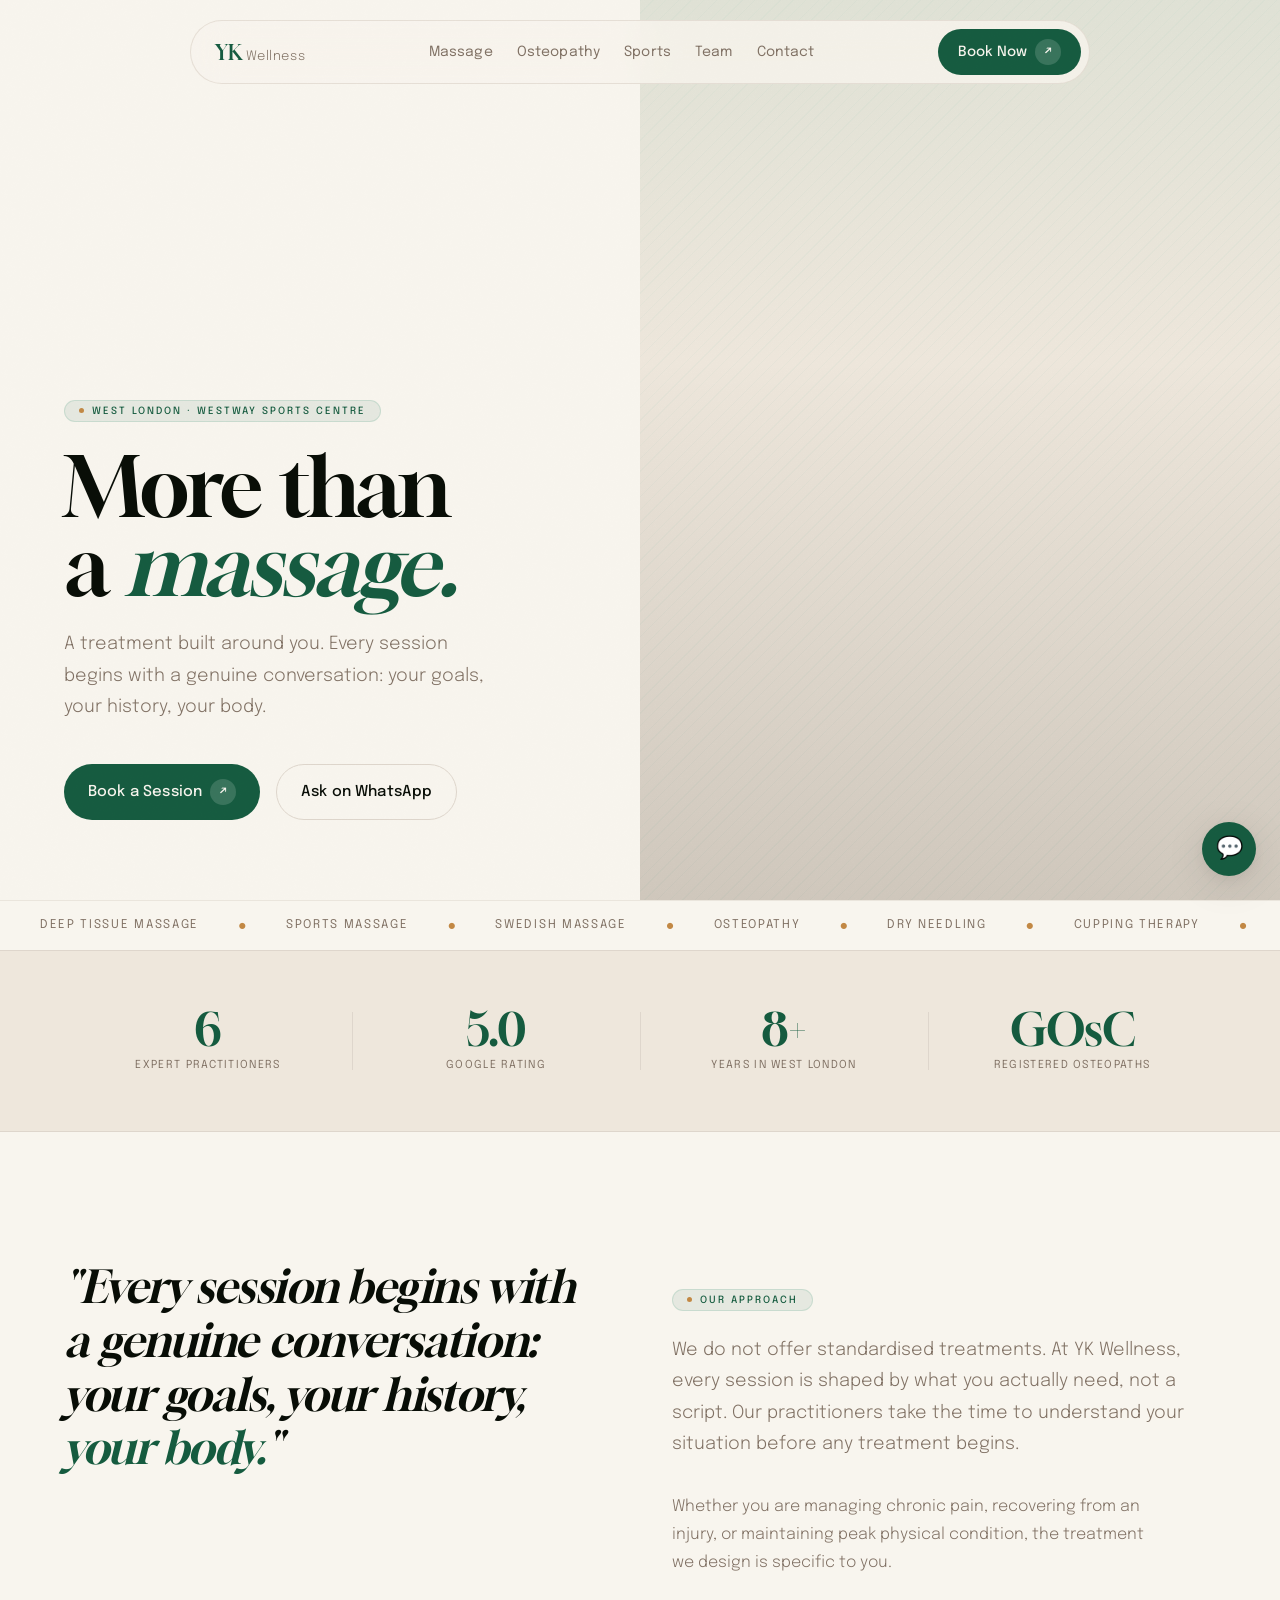
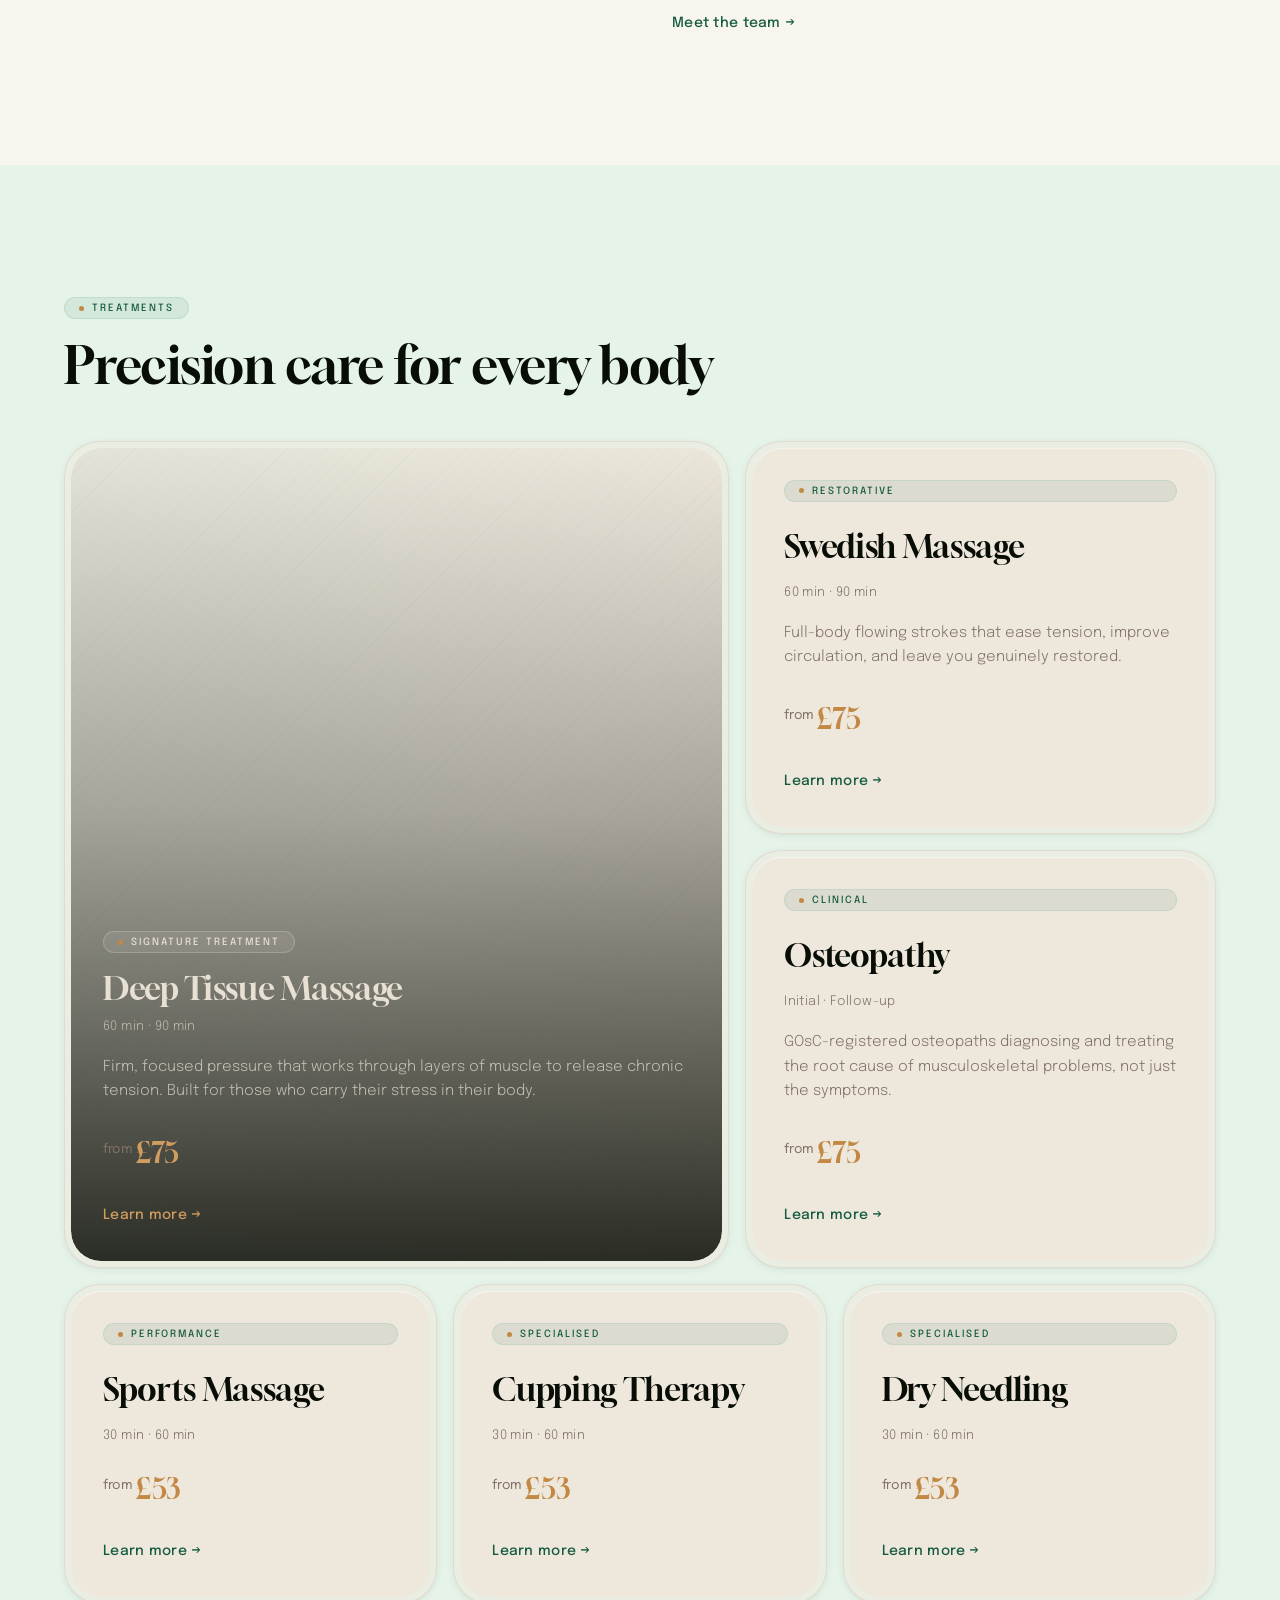
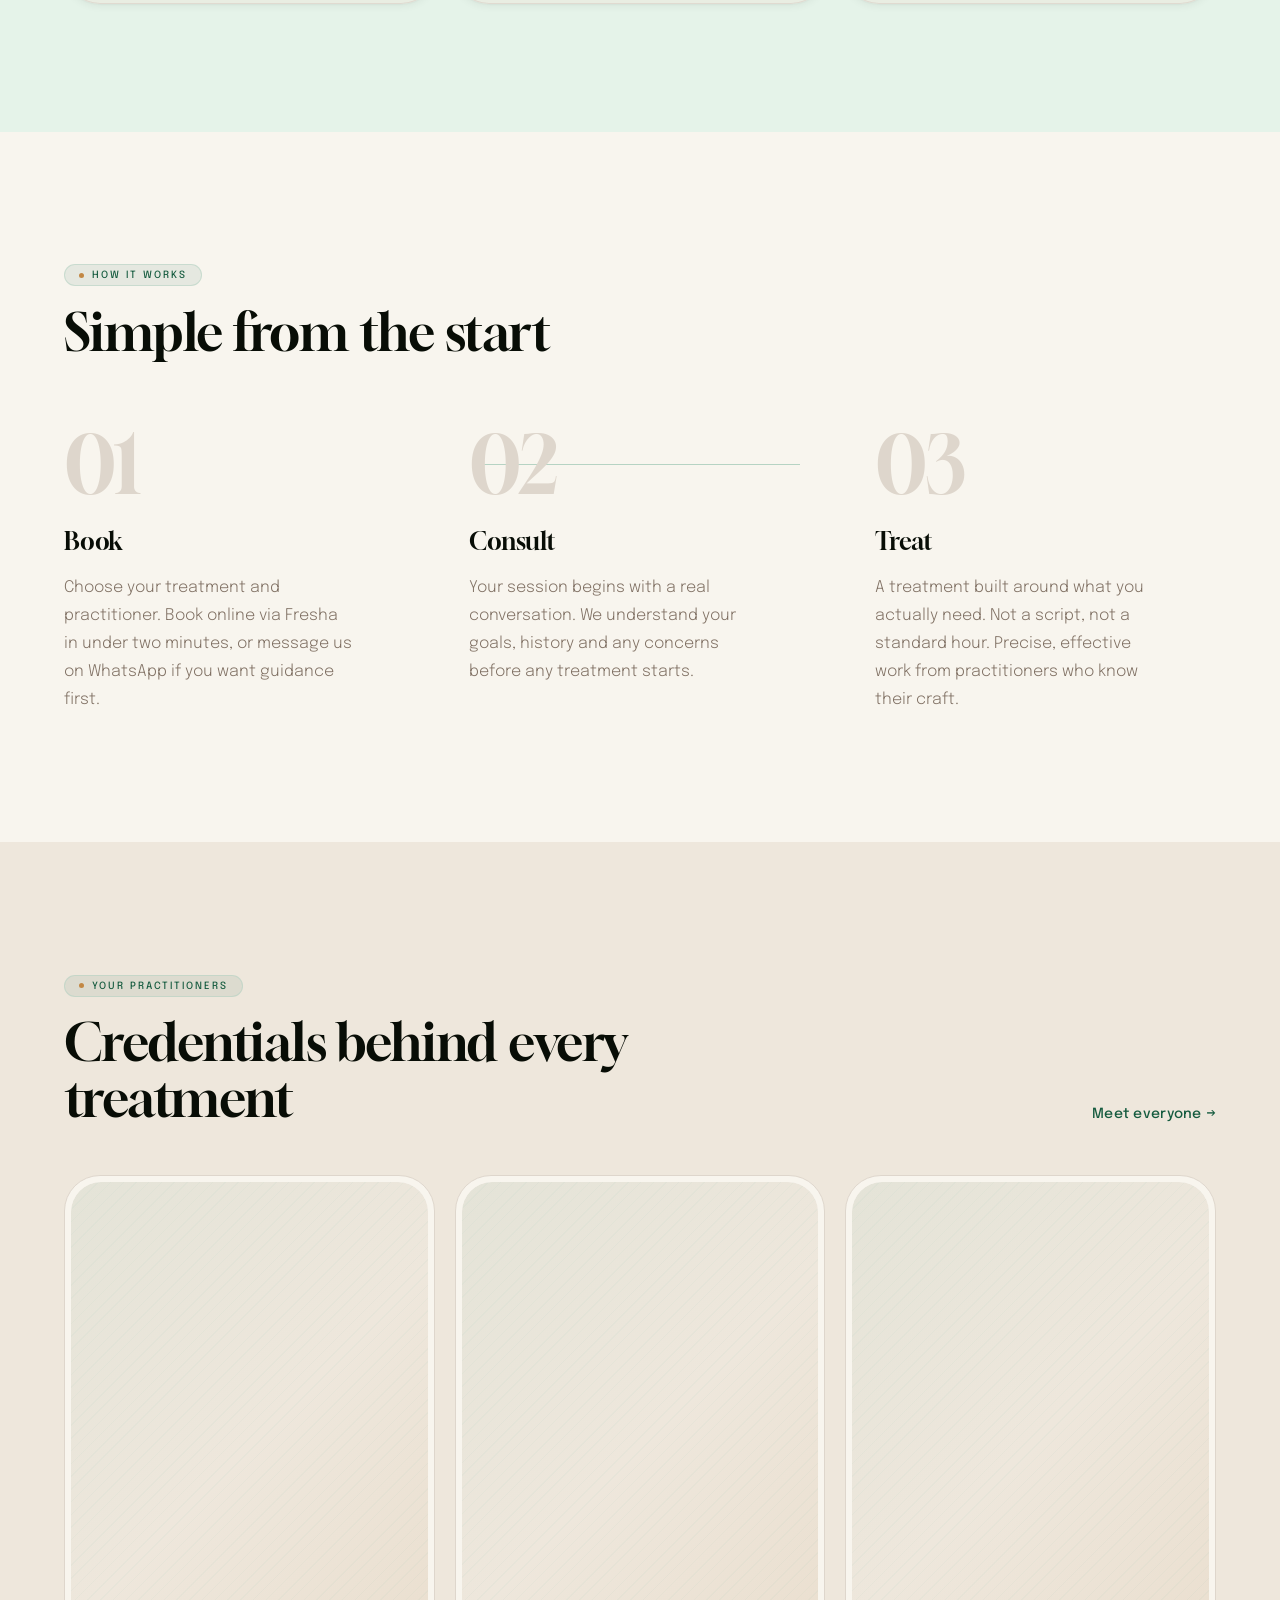
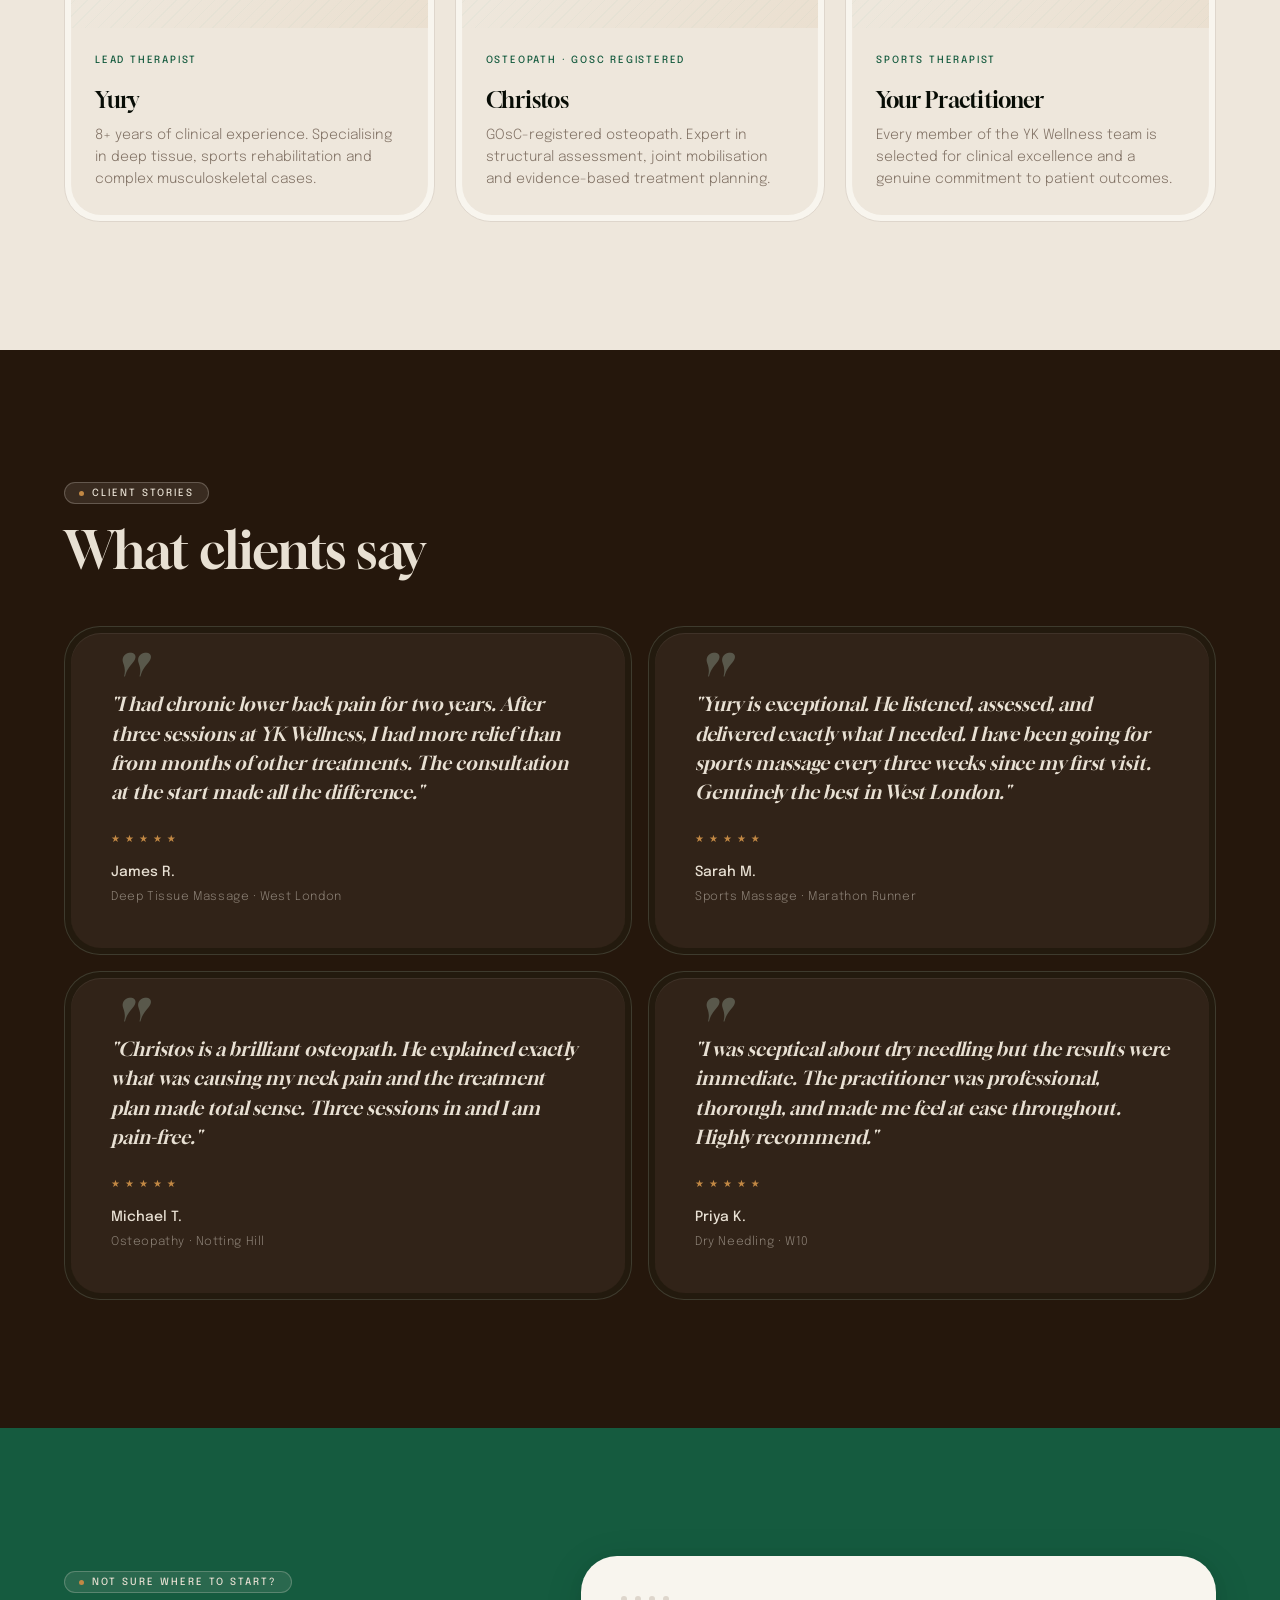
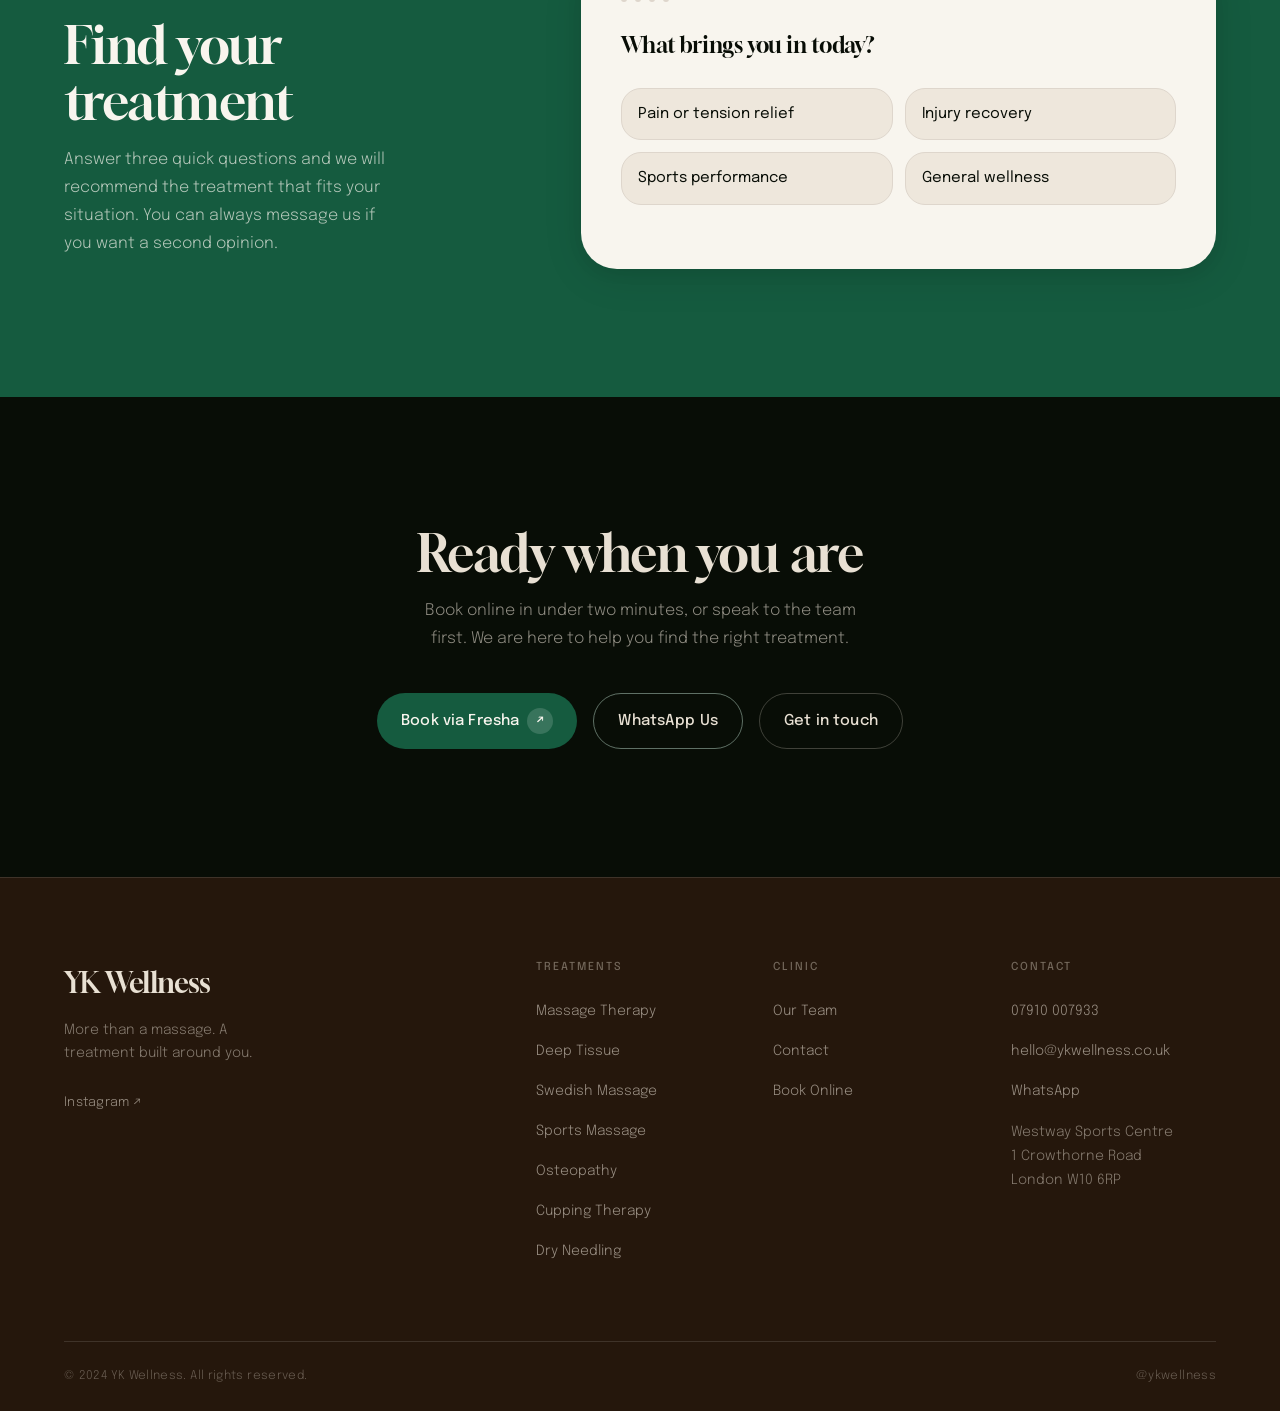
==== index.html @ 254fa09c "Initial build — YK Wellness full site rebuild" ====
<!DOCTYPE html>
<html lang="en">
<head>
  <meta charset="UTF-8">
  <meta name="viewport" content="width=device-width, initial-scale=1.0">
  <title>YK Wellness — Therapeutic Massage & Osteopathy, London W10</title>
  <meta name="description" content="Expert therapeutic massage, osteopathy, sports massage, cupping and dry needling at Westway Sports Centre, West London. 6 practitioners, 5.0 Google rating, 8+ years serving W10.">
  <meta property="og:title" content="YK Wellness — London Therapeutic Clinic">
  <meta property="og:description" content="More than a massage. A treatment built around you. Book at Westway Sports Centre, London W10.">
  <meta property="og:type" content="website">
  <link rel="canonical" href="https://saturnresults.github.io/YK-WELLNESS/">
  <link rel="stylesheet" href="css/design-system.css">
  <script type="application/ld+json">
  {
    "@context": "https://schema.org",
    "@type": "LocalBusiness",
    "name": "YK Wellness",
    "description": "Therapeutic massage, osteopathy and specialised treatments in West London",
    "url": "https://saturnresults.github.io/YK-WELLNESS/",
    "telephone": "+447910007933",
    "email": "hello@ykwellness.co.uk",
    "address": {
      "@type": "PostalAddress",
      "streetAddress": "1 Crowthorne Road, Westway Sports Centre",
      "addressLocality": "London",
      "postalCode": "W10 6RP",
      "addressCountry": "GB"
    },
    "geo": { "@type": "GeoCoordinates", "latitude": 51.5197, "longitude": -0.2145 },
    "aggregateRating": { "@type": "AggregateRating", "ratingValue": "5.0", "reviewCount": "80" },
    "openingHours": ["Mo-Fr 07:00-21:00", "Sa 08:00-18:00", "Su 09:00-17:00"],
    "priceRange": "££"
  }
  </script>
  <style>
    .marquee { overflow: hidden; border-top: 1px solid oklch(88% 0.016 75 / 0.5); padding: 14px 0; background: var(--c-canvas); }
    .marquee__track { display: flex; gap: 0; width: max-content; animation: marquee-scroll 28s linear infinite; }
    .marquee__inner { display: flex; align-items: center; gap: 0; white-space: nowrap; }
    .marquee__item {
      font-family: var(--font-body);
      font-size: 0.75rem;
      font-weight: 400;
      letter-spacing: 0.14em;
      text-transform: uppercase;
      color: var(--c-stone);
      padding: 0 2.5rem;
    }
    .marquee__sep { color: var(--c-amber); font-size: 0.5rem; }
    @keyframes marquee-scroll { from { transform: translateX(0); } to { transform: translateX(-50%); } }
    @media (prefers-reduced-motion: reduce) { .marquee__track { animation: none; } }
  </style>
</head>
<body>

  <!-- ── Navigation ── -->
  <nav class="nav" id="nav" aria-label="Main navigation">
    <div class="nav__pill" id="navPill">
      <a href="index.html" class="nav__logo" aria-label="YK Wellness home">
        <span class="nav__logo-yk">YK</span>
        <span class="nav__logo-wellness">Wellness</span>
      </a>
      <ul class="nav__links" role="list">
        <li><a href="massage-therapy.html" class="nav__link">Massage</a></li>
        <li><a href="osteopathy.html" class="nav__link">Osteopathy</a></li>
        <li><a href="sports-massage.html" class="nav__link">Sports</a></li>
        <li><a href="team.html" class="nav__link">Team</a></li>
        <li><a href="contact.html" class="nav__link">Contact</a></li>
      </ul>
      <div class="nav__cta-wrap">
        <a href="YOUR_FRESHA_URL" target="_blank" rel="noopener noreferrer" class="btn btn--primary nav__cta">
          Book Now <span class="btn__icon">↗</span>
        </a>
      </div>
      <button class="nav__hamburger" id="hamburger" aria-label="Open navigation menu" aria-expanded="false" aria-controls="navOverlay">
        <span class="nav__line"></span>
        <span class="nav__line"></span>
      </button>
    </div>
  </nav>

  <!-- Mobile overlay -->
  <div class="nav-overlay" id="navOverlay" role="dialog" aria-label="Navigation menu">
    <nav>
      <ul class="nav-overlay__links" role="list">
        <li><a href="index.html" class="nav-overlay__link">Home</a></li>
        <li><a href="massage-therapy.html" class="nav-overlay__link">Massage Therapy</a></li>
        <li><a href="osteopathy.html" class="nav-overlay__link">Osteopathy</a></li>
        <li><a href="sports-massage.html" class="nav-overlay__link">Sports Massage</a></li>
        <li><a href="cupping.html" class="nav-overlay__link">Cupping</a></li>
        <li><a href="dry-needling.html" class="nav-overlay__link">Dry Needling</a></li>
        <li><a href="team.html" class="nav-overlay__link">Team</a></li>
        <li><a href="contact.html" class="nav-overlay__link">Contact</a></li>
      </ul>
      <div class="nav-overlay__actions">
        <a href="YOUR_FRESHA_URL" target="_blank" rel="noopener noreferrer" class="btn btn--primary">Book Now <span class="btn__icon">↗</span></a>
        <a href="https://wa.me/447910007933" target="_blank" rel="noopener noreferrer" class="btn btn--outline">WhatsApp</a>
      </div>
    </nav>
  </div>

  <main>

    <!-- ── Hero ── -->
    <section class="hero" aria-label="Welcome to YK Wellness">
      <div class="hero__content">
        <div class="hero__eyebrow will-reveal">
          <span class="eyebrow t-eyebrow">West London · Westway Sports Centre</span>
        </div>
        <h1 class="hero__headline will-reveal" data-delay="1">
          More than<br>
          a <em>massage.</em>
        </h1>
        <p class="t-body-lg hero__subtext will-reveal" data-delay="2">
          A treatment built around you. Every session begins with a genuine conversation: your goals, your history, your body.
        </p>
        <div class="hero__actions will-reveal" data-delay="3">
          <a href="YOUR_FRESHA_URL" target="_blank" rel="noopener noreferrer" class="btn btn--primary">
            Book a Session <span class="btn__icon">↗</span>
          </a>
          <a href="https://wa.me/447910007933" target="_blank" rel="noopener noreferrer" class="btn btn--outline">
            Ask on WhatsApp
          </a>
        </div>
      </div>
      <div class="hero__image-col" aria-hidden="true">
        <!-- Replace src with your hero image -->
        <img
          src="assets/hero.jpg"
          alt=""
          class="hero__image"
          onerror="this.style.display='none'"
        >
        <div class="hero__image-slot img-slot"></div>
      </div>
    </section>

    <!-- Marquee strip -->
    <div class="marquee" aria-hidden="true">
      <div class="marquee__track">
        <div class="marquee__inner">
          <span class="marquee__item">Deep Tissue Massage</span><span class="marquee__sep">●</span>
          <span class="marquee__item">Sports Massage</span><span class="marquee__sep">●</span>
          <span class="marquee__item">Swedish Massage</span><span class="marquee__sep">●</span>
          <span class="marquee__item">Osteopathy</span><span class="marquee__sep">●</span>
          <span class="marquee__item">Dry Needling</span><span class="marquee__sep">●</span>
          <span class="marquee__item">Cupping Therapy</span><span class="marquee__sep">●</span>
          <span class="marquee__item">GOsC Registered</span><span class="marquee__sep">●</span>
          <span class="marquee__item">5.0 Google Rating</span><span class="marquee__sep">●</span>
          <span class="marquee__item">8+ Years in West London</span><span class="marquee__sep">●</span>
        </div>
      </div>
    </div>

    <!-- ── Trust Bar ── -->
    <section class="trust-bar" aria-label="Practice highlights">
      <div class="trust-bar__inner container">
        <div class="trust-stat will-reveal">
          <div class="trust-stat__figure">6</div>
          <div class="trust-stat__label">Expert Practitioners</div>
        </div>
        <div class="trust-stat will-reveal" data-delay="1">
          <div class="trust-stat__figure">5.0</div>
          <div class="trust-stat__label">Google Rating</div>
        </div>
        <div class="trust-stat will-reveal" data-delay="2">
          <div class="trust-stat__figure">8+</div>
          <div class="trust-stat__label">Years in West London</div>
        </div>
        <div class="trust-stat will-reveal" data-delay="3">
          <div class="trust-stat__figure">GOsC</div>
          <div class="trust-stat__label">Registered Osteopaths</div>
        </div>
      </div>
    </section>

    <!-- ── Mission ── -->
    <section class="mission" aria-labelledby="mission-heading">
      <div class="container">
        <div class="mission__inner">
          <blockquote class="mission__quote will-reveal">
            "Every session begins with a genuine conversation: your goals, your history, <mark>your body.</mark>"
          </blockquote>
          <div class="mission__body will-reveal" data-delay="1">
            <span class="eyebrow t-eyebrow" style="margin-bottom: 1.5rem; display: inline-flex;">Our Approach</span>
            <p class="mission__text t-body-lg">
              We do not offer standardised treatments. At YK Wellness, every session is shaped by what you actually need, not a script. Our practitioners take the time to understand your situation before any treatment begins.
            </p>
            <p class="mission__text t-body">
              Whether you are managing chronic pain, recovering from an injury, or maintaining peak physical condition, the treatment we design is specific to you.
            </p>
            <a href="team.html" class="btn btn--ghost">
              Meet the team <span class="btn__arrow">→</span>
            </a>
          </div>
        </div>
      </div>
    </section>

    <!-- ── Services Bento ── -->
    <section class="services" aria-labelledby="services-heading">
      <div class="container">
        <div class="services__header">
          <span class="eyebrow t-eyebrow will-reveal">Treatments</span>
          <h2 class="t-h2 will-reveal" id="services-heading" data-delay="1" style="max-width: 22ch; margin-top: 1rem;">
            Precision care for every body
          </h2>
        </div>
        <div class="services__grid">

          <!-- Feature: Deep Tissue -->
          <article class="service-card service-card--feature will-reveal">
            <div class="service-card__inner">
              <div class="service-card__image img-slot" role="img" aria-label="Deep tissue massage treatment">
                <!-- Replace with: <img src="assets/deep-tissue.jpg" alt="Deep tissue massage" class="service-card__image"> -->
              </div>
              <div class="service-card__overlay" aria-hidden="true"></div>
              <div class="service-card__content">
                <span class="eyebrow eyebrow--light t-eyebrow service-card__eyebrow">Signature Treatment</span>
                <h3 class="service-card__name t-h3">Deep Tissue Massage</h3>
                <p class="service-card__meta">60 min · 90 min</p>
                <p class="service-card__desc">Firm, focused pressure that works through layers of muscle to release chronic tension. Built for those who carry their stress in their body.</p>
                <div class="service-card__price"><span>from</span>£75</div>
                <a href="deep-tissue.html" class="btn btn--ghost" style="color: var(--c-amber-warm);">Learn more <span class="btn__arrow">→</span></a>
              </div>
            </div>
          </article>

          <!-- Stack: Swedish -->
          <article class="service-card service-card--stack will-reveal" data-delay="1">
            <div class="service-card__inner">
              <span class="eyebrow t-eyebrow service-card__eyebrow">Restorative</span>
              <h3 class="service-card__name">Swedish Massage</h3>
              <p class="service-card__meta">60 min · 90 min</p>
              <p class="service-card__desc">Full-body flowing strokes that ease tension, improve circulation, and leave you genuinely restored.</p>
              <div class="service-card__price"><span>from</span>£75</div>
              <div class="service-card__footer">
                <a href="swedish.html" class="btn btn--ghost">Learn more <span class="btn__arrow">→</span></a>
              </div>
            </div>
          </article>

          <!-- Stack: Osteopathy -->
          <article class="service-card service-card--stack will-reveal" data-delay="2">
            <div class="service-card__inner">
              <span class="eyebrow t-eyebrow service-card__eyebrow">Clinical</span>
              <h3 class="service-card__name">Osteopathy</h3>
              <p class="service-card__meta">Initial · Follow-up</p>
              <p class="service-card__desc">GOsC-registered osteopaths diagnosing and treating the root cause of musculoskeletal problems, not just the symptoms.</p>
              <div class="service-card__price"><span>from</span>£75</div>
              <div class="service-card__footer">
                <a href="osteopathy.html" class="btn btn--ghost">Learn more <span class="btn__arrow">→</span></a>
              </div>
            </div>
          </article>

          <!-- Row: Sports Massage -->
          <article class="service-card service-card--row will-reveal">
            <div class="service-card__inner">
              <span class="eyebrow t-eyebrow service-card__eyebrow">Performance</span>
              <h3 class="service-card__name">Sports Massage</h3>
              <p class="service-card__meta">30 min · 60 min</p>
              <div class="service-card__price"><span>from</span>£53</div>
              <div class="service-card__footer">
                <a href="sports-massage.html" class="btn btn--ghost">Learn more <span class="btn__arrow">→</span></a>
              </div>
            </div>
          </article>

          <!-- Row: Cupping -->
          <article class="service-card service-card--row will-reveal" data-delay="1">
            <div class="service-card__inner">
              <span class="eyebrow t-eyebrow service-card__eyebrow">Specialised</span>
              <h3 class="service-card__name">Cupping Therapy</h3>
              <p class="service-card__meta">30 min · 60 min</p>
              <div class="service-card__price"><span>from</span>£53</div>
              <div class="service-card__footer">
                <a href="cupping.html" class="btn btn--ghost">Learn more <span class="btn__arrow">→</span></a>
              </div>
            </div>
          </article>

          <!-- Row: Dry Needling -->
          <article class="service-card service-card--row will-reveal" data-delay="2">
            <div class="service-card__inner">
              <span class="eyebrow t-eyebrow service-card__eyebrow">Specialised</span>
              <h3 class="service-card__name">Dry Needling</h3>
              <p class="service-card__meta">30 min · 60 min</p>
              <div class="service-card__price"><span>from</span>£53</div>
              <div class="service-card__footer">
                <a href="dry-needling.html" class="btn btn--ghost">Learn more <span class="btn__arrow">→</span></a>
              </div>
            </div>
          </article>

        </div>
      </div>
    </section>

    <!-- ── How It Works ── -->
    <section class="process" aria-labelledby="process-heading">
      <div class="container">
        <div class="process__header">
          <span class="eyebrow t-eyebrow will-reveal">How it works</span>
          <h2 class="t-h2 will-reveal" id="process-heading" data-delay="1" style="margin-top: 1rem; max-width: 20ch;">
            Simple from the start
          </h2>
        </div>
        <div class="process__steps">
          <div class="process-step will-reveal">
            <div class="process-step__number">01</div>
            <h3 class="process-step__title">Book</h3>
            <p class="process-step__text t-body">Choose your treatment and practitioner. Book online via Fresha in under two minutes, or message us on WhatsApp if you want guidance first.</p>
          </div>
          <div class="process-step will-reveal" data-delay="1">
            <div class="process-step__number">02</div>
            <h3 class="process-step__title">Consult</h3>
            <p class="process-step__text t-body">Your session begins with a real conversation. We understand your goals, history and any concerns before any treatment starts.</p>
          </div>
          <div class="process-step will-reveal" data-delay="2">
            <div class="process-step__number">03</div>
            <h3 class="process-step__title">Treat</h3>
            <p class="process-step__text t-body">A treatment built around what you actually need. Not a script, not a standard hour. Precise, effective work from practitioners who know their craft.</p>
          </div>
        </div>
      </div>
    </section>

    <!-- ── Team Preview ── -->
    <section class="team-preview" aria-labelledby="team-heading">
      <div class="container">
        <div class="team-preview__header">
          <div>
            <span class="eyebrow t-eyebrow will-reveal">Your Practitioners</span>
            <h2 class="t-h2 will-reveal" id="team-heading" data-delay="1" style="margin-top: 1rem; max-width: 20ch;">
              Credentials behind every treatment
            </h2>
          </div>
          <a href="team.html" class="btn btn--ghost will-reveal" data-delay="2">
            Meet everyone <span class="btn__arrow">→</span>
          </a>
        </div>
        <div class="team-grid">
          <article class="practitioner-card will-reveal">
            <div class="practitioner-card__inner">
              <div class="practitioner-card__image">
                <div class="img-slot" style="width:100%;height:100%;position:absolute;inset:0;" role="img" aria-label="Yury, Lead Therapist"></div>
              </div>
              <div class="practitioner-card__body">
                <div class="practitioner-card__role">Lead Therapist</div>
                <h3 class="practitioner-card__name">Yury</h3>
                <p class="practitioner-card__bio">8+ years of clinical experience. Specialising in deep tissue, sports rehabilitation and complex musculoskeletal cases.</p>
              </div>
            </div>
          </article>
          <article class="practitioner-card will-reveal" data-delay="1">
            <div class="practitioner-card__inner">
              <div class="practitioner-card__image">
                <div class="img-slot" style="width:100%;height:100%;position:absolute;inset:0;" role="img" aria-label="Christos, Osteopath"></div>
              </div>
              <div class="practitioner-card__body">
                <div class="practitioner-card__role">Osteopath · GOsC Registered</div>
                <h3 class="practitioner-card__name">Christos</h3>
                <p class="practitioner-card__bio">GOsC-registered osteopath. Expert in structural assessment, joint mobilisation and evidence-based treatment planning.</p>
              </div>
            </div>
          </article>
          <article class="practitioner-card will-reveal" data-delay="2">
            <div class="practitioner-card__inner">
              <div class="practitioner-card__image">
                <div class="img-slot" style="width:100%;height:100%;position:absolute;inset:0;" role="img" aria-label="YK Wellness Practitioner"></div>
              </div>
              <div class="practitioner-card__body">
                <div class="practitioner-card__role">Sports Therapist</div>
                <h3 class="practitioner-card__name">Your Practitioner</h3>
                <p class="practitioner-card__bio">Every member of the YK Wellness team is selected for clinical excellence and a genuine commitment to patient outcomes.</p>
              </div>
            </div>
          </article>
        </div>
      </div>
    </section>

    <!-- ── Testimonials ── -->
    <section class="testimonials" aria-labelledby="testimonials-heading">
      <div class="container">
        <div class="testimonials__header">
          <span class="eyebrow eyebrow--light t-eyebrow will-reveal">Client Stories</span>
          <h2 class="t-h2 testimonials__title will-reveal" id="testimonials-heading" data-delay="1" style="margin-top: 1rem;">
            What clients say
          </h2>
        </div>
        <div class="testimonials__grid">
          <div class="testimonial-card will-reveal">
            <div class="testimonial-card__inner">
              <div class="testimonial-card__quote-mark" aria-hidden="true">"</div>
              <p class="testimonial-card__text">"I had chronic lower back pain for two years. After three sessions at YK Wellness, I had more relief than from months of other treatments. The consultation at the start made all the difference."</p>
              <div class="testimonial-card__stars" aria-label="5 star rating">★ ★ ★ ★ ★</div>
              <div class="testimonial-card__author">James R.</div>
              <div class="testimonial-card__detail">Deep Tissue Massage · West London</div>
            </div>
          </div>
          <div class="testimonial-card will-reveal" data-delay="1">
            <div class="testimonial-card__inner">
              <div class="testimonial-card__quote-mark" aria-hidden="true">"</div>
              <p class="testimonial-card__text">"Yury is exceptional. He listened, assessed, and delivered exactly what I needed. I have been going for sports massage every three weeks since my first visit. Genuinely the best in West London."</p>
              <div class="testimonial-card__stars" aria-label="5 star rating">★ ★ ★ ★ ★</div>
              <div class="testimonial-card__author">Sarah M.</div>
              <div class="testimonial-card__detail">Sports Massage · Marathon Runner</div>
            </div>
          </div>
          <div class="testimonial-card will-reveal" data-delay="2">
            <div class="testimonial-card__inner">
              <div class="testimonial-card__quote-mark" aria-hidden="true">"</div>
              <p class="testimonial-card__text">"Christos is a brilliant osteopath. He explained exactly what was causing my neck pain and the treatment plan made total sense. Three sessions in and I am pain-free."</p>
              <div class="testimonial-card__stars" aria-label="5 star rating">★ ★ ★ ★ ★</div>
              <div class="testimonial-card__author">Michael T.</div>
              <div class="testimonial-card__detail">Osteopathy · Notting Hill</div>
            </div>
          </div>
          <div class="testimonial-card will-reveal" data-delay="3">
            <div class="testimonial-card__inner">
              <div class="testimonial-card__quote-mark" aria-hidden="true">"</div>
              <p class="testimonial-card__text">"I was sceptical about dry needling but the results were immediate. The practitioner was professional, thorough, and made me feel at ease throughout. Highly recommend."</p>
              <div class="testimonial-card__stars" aria-label="5 star rating">★ ★ ★ ★ ★</div>
              <div class="testimonial-card__author">Priya K.</div>
              <div class="testimonial-card__detail">Dry Needling · W10</div>
            </div>
          </div>
        </div>
      </div>
    </section>

    <!-- ── Treatment Recommender ── -->
    <section class="recommender" aria-labelledby="rec-heading">
      <div class="container">
        <div class="recommender__inner">
          <div class="recommender__copy will-reveal">
            <span class="eyebrow eyebrow--light t-eyebrow" style="margin-bottom: 1.5rem; display: inline-flex;">Not sure where to start?</span>
            <h2 class="t-h2 recommender__heading" id="rec-heading">
              Find your treatment
            </h2>
            <p class="recommender__sub t-body">
              Answer three quick questions and we will recommend the treatment that fits your situation. You can always message us if you want a second opinion.
            </p>
          </div>
          <div class="recommender__panel" id="recommender" role="region" aria-label="Treatment finder">
            <div class="recommender__progress" aria-hidden="true">
              <div class="recommender__dot" id="dot0"></div>
              <div class="recommender__dot" id="dot1"></div>
              <div class="recommender__dot" id="dot2"></div>
              <div class="recommender__dot" id="dot3"></div>
            </div>

            <!-- Step 1: Goal -->
            <div class="recommender__step active" data-step="0">
              <p class="recommender__question">What brings you in today?</p>
              <div class="recommender__options">
                <button class="recommender__option" data-value="pain">Pain or tension relief</button>
                <button class="recommender__option" data-value="recovery">Injury recovery</button>
                <button class="recommender__option" data-value="sports">Sports performance</button>
                <button class="recommender__option" data-value="wellness">General wellness</button>
              </div>
            </div>

            <!-- Step 2: Area -->
            <div class="recommender__step" data-step="1">
              <p class="recommender__question">Which area needs attention?</p>
              <div class="recommender__options">
                <button class="recommender__option" data-value="back">Back and neck</button>
                <button class="recommender__option" data-value="shoulders">Shoulders and arms</button>
                <button class="recommender__option" data-value="legs">Legs and lower body</button>
                <button class="recommender__option" data-value="full">Full body</button>
              </div>
            </div>

            <!-- Step 3: Experience -->
            <div class="recommender__step" data-step="2">
              <p class="recommender__question">Have you tried any of these before?</p>
              <div class="recommender__options">
                <button class="recommender__option" data-value="massage">Massage</button>
                <button class="recommender__option" data-value="osteopathy">Osteopathy</button>
                <button class="recommender__option" data-value="needling">Needling or cupping</button>
                <button class="recommender__option" data-value="new">New to treatment</button>
              </div>
            </div>

            <!-- Step 4: Result -->
            <div class="recommender__step recommender__result-step" data-step="3">
              <div class="recommender__result">
                <div class="recommender__result-tag">We recommend</div>
                <div class="recommender__result-name">Deep Tissue Massage</div>
                <p class="recommender__result-desc t-body">Your ideal treatment based on what you have told us.</p>
                <div class="recommender__result-actions">
                  <a href="YOUR_FRESHA_URL" target="_blank" rel="noopener noreferrer" class="btn btn--primary recommender__result-book">
                    Book Now <span class="btn__icon">↗</span>
                  </a>
                  <a href="deep-tissue.html" class="btn btn--outline recommender__result-learn">Learn More</a>
                </div>
              </div>
              <button class="recommender__restart" type="button">Start again</button>
            </div>
          </div>
        </div>
      </div>
    </section>

    <!-- ── CTA Band ── -->
    <section class="cta-band" aria-label="Book a treatment">
      <div class="container">
        <h2 class="t-h2 cta-band__heading will-reveal">
          Ready when you are
        </h2>
        <p class="t-body cta-band__sub will-reveal" data-delay="1">
          Book online in under two minutes, or speak to the team first. We are here to help you find the right treatment.
        </p>
        <div class="cta-band__actions will-reveal" data-delay="2">
          <a href="YOUR_FRESHA_URL" target="_blank" rel="noopener noreferrer" class="btn btn--primary">
            Book via Fresha <span class="btn__icon">↗</span>
          </a>
          <a href="https://wa.me/447910007933" target="_blank" rel="noopener noreferrer" class="btn btn--whatsapp">
            WhatsApp Us
          </a>
          <a href="contact.html" class="btn btn--outline" style="border-color: oklch(91% 0.020 80 / 0.25); color: var(--c-on-dark);">
            Get in touch
          </a>
        </div>
      </div>
    </section>

  </main>

  <!-- ── Footer ── -->
  <footer class="footer" role="contentinfo">
    <div class="container">
      <div class="footer__inner">
        <div class="footer__brand">
          <div class="footer__logo-mark">YK Wellness</div>
          <p class="footer__tagline">More than a massage. A treatment built around you.</p>
          <div class="footer__social">
            <a href="https://instagram.com/ykwellness" target="_blank" rel="noopener noreferrer">Instagram ↗</a>
          </div>
        </div>
        <div class="footer__nav-grid">
          <div class="footer__col">
            <h4>Treatments</h4>
            <ul role="list">
              <li><a href="massage-therapy.html">Massage Therapy</a></li>
              <li><a href="deep-tissue.html">Deep Tissue</a></li>
              <li><a href="swedish.html">Swedish Massage</a></li>
              <li><a href="sports-massage.html">Sports Massage</a></li>
              <li><a href="osteopathy.html">Osteopathy</a></li>
              <li><a href="cupping.html">Cupping Therapy</a></li>
              <li><a href="dry-needling.html">Dry Needling</a></li>
            </ul>
          </div>
          <div class="footer__col">
            <h4>Clinic</h4>
            <ul role="list">
              <li><a href="team.html">Our Team</a></li>
              <li><a href="contact.html">Contact</a></li>
              <li><a href="YOUR_FRESHA_URL" target="_blank" rel="noopener noreferrer">Book Online</a></li>
            </ul>
          </div>
          <div class="footer__col">
            <h4>Contact</h4>
            <ul role="list">
              <li><a href="tel:+447910007933">07910 007933</a></li>
              <li><a href="mailto:hello@ykwellness.co.uk">hello@ykwellness.co.uk</a></li>
              <li><a href="https://wa.me/447910007933" target="_blank" rel="noopener noreferrer">WhatsApp</a></li>
            </ul>
            <address>
              Westway Sports Centre<br>
              1 Crowthorne Road<br>
              London W10 6RP
            </address>
          </div>
        </div>
      </div>
      <div class="footer__bottom">
        <p class="footer__copy">© 2024 YK Wellness. All rights reserved.</p>
        <p class="footer__copy"><a href="https://instagram.com/ykwellness" target="_blank" rel="noopener noreferrer" style="color: inherit;">@ykwellness</a></p>
      </div>
    </div>
  </footer>

  <!-- Floating WhatsApp button -->
  <div class="chat-float" aria-label="Quick contact">
    <a href="https://wa.me/447910007933" target="_blank" rel="noopener noreferrer" class="chat-float__btn" aria-label="Message us on WhatsApp" title="WhatsApp">
      💬
    </a>
  </div>

  <script src="js/main.js"></script>
</body>
</html>
---- css/design-system.css ----
/* ============================================================
   YK WELLNESS — DESIGN SYSTEM
   Fonts: Gloock (display) · Epilogue (body)
   Strategy: Committed — sage green carries 30-40% of surface
   ============================================================ */

@import url('https://fonts.googleapis.com/css2?family=Gloock&family=Epilogue:ital,wght@0,300;0,400;0,500;0,600;1,300&display=swap');

/* ── Custom Properties ───────────────────────────────────── */
:root {
  /* Colors — OKLCH */
  --c-canvas:       oklch(97% 0.010 90);
  --c-deep:         oklch(15% 0.018 135);
  --c-sage:         oklch(42% 0.082 162);
  --c-sage-mid:     oklch(53% 0.070 162);
  --c-sage-light:   oklch(84% 0.038 162);
  --c-sage-pale:    oklch(95% 0.020 155);
  --c-amber:        oklch(67% 0.110 68);
  --c-amber-warm:   oklch(73% 0.100 68);
  --c-stone:        oklch(56% 0.028 65);
  --c-cream:        oklch(93% 0.016 80);
  --c-mist:         oklch(88% 0.016 75);
  --c-bark:         oklch(22% 0.030 60);
  --c-bark-mid:     oklch(27% 0.028 60);
  --c-bark-border:  oklch(33% 0.025 60);
  --c-on-dark:      oklch(91% 0.020 80);

  /* Typography */
  --font-display: 'Gloock', Georgia, serif;
  --font-body:    'Epilogue', system-ui, sans-serif;

  /* Spacing (8px base) */
  --s-1:  0.25rem;
  --s-2:  0.5rem;
  --s-3:  0.75rem;
  --s-4:  1rem;
  --s-5:  1.25rem;
  --s-6:  1.5rem;
  --s-8:  2rem;
  --s-10: 2.5rem;
  --s-12: 3rem;
  --s-16: 4rem;
  --s-20: 5rem;
  --s-24: 6rem;
  --s-32: 8rem;

  /* Radius */
  --r-sm:   6px;
  --r-md:   12px;
  --r-lg:   20px;
  --r-xl:   28px;
  --r-2xl:  36px;
  --r-full: 9999px;

  /* Shadows */
  --shadow-xs: 0 1px 2px oklch(15% 0.018 135 / 0.04);
  --shadow-sm: 0 2px 8px oklch(15% 0.018 135 / 0.06),
               0 1px 2px oklch(15% 0.018 135 / 0.04);
  --shadow-md: 0 4px 24px oklch(15% 0.018 135 / 0.08),
               0 2px 8px oklch(15% 0.018 135 / 0.04);
  --shadow-lg: 0 8px 40px oklch(15% 0.018 135 / 0.10),
               0 4px 16px oklch(15% 0.018 135 / 0.06);
  --shadow-inset: inset 0 1px 1px oklch(100% 0 0 / 0.55);
  --shadow-inset-dark: inset 0 1px 0 oklch(100% 0 0 / 0.07);
  --shadow-sage:  0 8px 32px oklch(42% 0.082 162 / 0.22);
  --shadow-amber: 0 8px 32px oklch(67% 0.110 68 / 0.22);

  /* Easing */
  --ease-expo:    cubic-bezier(0.16, 1, 0.3, 1);
  --ease-quart:   cubic-bezier(0.25, 1, 0.5, 1);
  --ease-spring:  cubic-bezier(0.32, 0.72, 0, 1);
  --ease-in:      cubic-bezier(0.4, 0, 1, 1);

  /* Durations */
  --dur-fast:    200ms;
  --dur-mid:     350ms;
  --dur-slow:    500ms;
  --dur-reveal:  650ms;
  --dur-page:    800ms;

  /* Container */
  --container-max: 1280px;
  --container-pad: clamp(1.25rem, 5vw, 5rem);
}

/* ── Reset ───────────────────────────────────────────────── */
*, *::before, *::after { box-sizing: border-box; margin: 0; padding: 0; }
html { scroll-behavior: smooth; -webkit-text-size-adjust: 100%; }
body {
  background: var(--c-canvas);
  color: var(--c-deep);
  font-family: var(--font-body);
  font-size: 1rem;
  font-weight: 300;
  line-height: 1.75;
  -webkit-font-smoothing: antialiased;
  overflow-x: hidden;
}
img, video { display: block; max-width: 100%; }
a { color: inherit; text-decoration: none; }
ul, ol { list-style: none; }
button { cursor: pointer; border: none; background: none; font: inherit; }
address { font-style: normal; }

/* ── Typography ──────────────────────────────────────────── */
.t-display {
  font-family: var(--font-display);
  font-size: clamp(3rem, 8vw, 7.5rem);
  font-weight: 400;
  line-height: 0.95;
  letter-spacing: -0.02em;
}
.t-h1 {
  font-family: var(--font-display);
  font-size: clamp(2.5rem, 5.5vw, 5rem);
  font-weight: 400;
  line-height: 1.05;
  letter-spacing: -0.015em;
}
.t-h2 {
  font-family: var(--font-display);
  font-size: clamp(2rem, 4vw, 3.5rem);
  font-weight: 400;
  line-height: 1.1;
  letter-spacing: -0.01em;
}
.t-h3 {
  font-family: var(--font-display);
  font-size: clamp(1.5rem, 2.5vw, 2.25rem);
  font-weight: 400;
  line-height: 1.2;
  letter-spacing: -0.005em;
}
.t-h4 {
  font-family: var(--font-body);
  font-size: 1.0625rem;
  font-weight: 500;
  line-height: 1.4;
  letter-spacing: 0;
}
.t-body-lg {
  font-family: var(--font-body);
  font-size: 1.125rem;
  font-weight: 300;
  line-height: 1.75;
}
.t-body {
  font-family: var(--font-body);
  font-size: 1rem;
  font-weight: 300;
  line-height: 1.75;
}
.t-sm {
  font-family: var(--font-body);
  font-size: 0.875rem;
  font-weight: 400;
  line-height: 1.6;
}
.t-eyebrow {
  font-family: var(--font-body);
  font-size: 0.625rem;
  font-weight: 500;
  letter-spacing: 0.2em;
  text-transform: uppercase;
  line-height: 1;
}
.t-price {
  font-family: var(--font-display);
  font-size: clamp(1.75rem, 3vw, 2.5rem);
  font-weight: 400;
  letter-spacing: -0.01em;
  line-height: 1.1;
}

/* ── Layout ──────────────────────────────────────────────── */
.container {
  width: 100%;
  max-width: var(--container-max);
  margin-inline: auto;
  padding-inline: var(--container-pad);
}

/* ── Eyebrow Tag ─────────────────────────────────────────── */
.eyebrow {
  display: inline-flex;
  align-items: center;
  gap: var(--s-2);
  padding: 5px 14px;
  background: oklch(42% 0.082 162 / 0.08);
  border: 1px solid oklch(84% 0.038 162 / 0.6);
  border-radius: var(--r-full);
  color: var(--c-sage);
}
.eyebrow::before {
  content: '';
  display: block;
  width: 5px;
  height: 5px;
  border-radius: 50%;
  background: var(--c-amber);
  flex-shrink: 0;
}
.eyebrow--light {
  background: oklch(91% 0.020 80 / 0.1);
  border-color: oklch(91% 0.020 80 / 0.25);
  color: var(--c-on-dark);
}
.eyebrow--light::before { background: var(--c-amber); }

/* ── Buttons ─────────────────────────────────────────────── */
.btn {
  display: inline-flex;
  align-items: center;
  gap: var(--s-2);
  padding: 14px 24px;
  border-radius: var(--r-full);
  font-family: var(--font-body);
  font-size: 0.9375rem;
  font-weight: 500;
  letter-spacing: 0.01em;
  transition:
    background var(--dur-mid) var(--ease-quart),
    box-shadow var(--dur-mid) var(--ease-quart),
    transform var(--dur-fast) var(--ease-spring),
    border-color var(--dur-mid) var(--ease-quart),
    color var(--dur-mid) var(--ease-quart);
}
.btn:active { transform: scale(0.98); }

.btn--primary {
  background: var(--c-sage);
  color: var(--c-canvas);
}
.btn--primary:hover {
  background: var(--c-deep);
  box-shadow: var(--shadow-sage);
  transform: translateY(-1px);
}

.btn--outline {
  background: transparent;
  border: 1px solid var(--c-mist);
  color: var(--c-deep);
}
.btn--outline:hover {
  background: var(--c-cream);
  border-color: var(--c-sage-light);
  color: var(--c-sage);
}

.btn--ghost {
  background: transparent;
  color: var(--c-sage);
  padding: 0;
  gap: var(--s-1);
  font-weight: 500;
  font-size: 0.875rem;
  letter-spacing: 0.02em;
}
.btn--ghost .btn__arrow {
  display: inline-block;
  transition: transform var(--dur-mid) var(--ease-quart);
}
.btn--ghost:hover .btn__arrow { transform: translate(3px, -2px); }

.btn--whatsapp {
  background: transparent;
  border: 1px solid oklch(84% 0.038 162 / 0.5);
  color: var(--c-on-dark);
}
.btn--whatsapp:hover {
  background: oklch(91% 0.020 80 / 0.08);
  border-color: var(--c-on-dark);
}

.btn__icon {
  display: inline-flex;
  align-items: center;
  justify-content: center;
  width: 26px;
  height: 26px;
  border-radius: 50%;
  background: oklch(100% 0 0 / 0.15);
  font-size: 0.8125rem;
  transition:
    transform var(--dur-mid) var(--ease-quart),
    background var(--dur-mid) var(--ease-quart);
}
.btn--primary:hover .btn__icon { transform: translate(2px, -2px) scale(1.1); }

/* ── Navigation ──────────────────────────────────────────── */
.nav {
  position: fixed;
  top: 0;
  left: 0;
  right: 0;
  z-index: 100;
  display: flex;
  justify-content: center;
  padding: var(--s-5) var(--s-5);
  pointer-events: none;
}
.nav__pill {
  display: flex;
  align-items: center;
  gap: var(--s-6);
  padding: var(--s-2) var(--s-2) var(--s-2) var(--s-6);
  background: oklch(97% 0.010 90 / 0.82);
  backdrop-filter: blur(20px) saturate(180%);
  -webkit-backdrop-filter: blur(20px) saturate(180%);
  border: 1px solid oklch(88% 0.016 75 / 0.7);
  border-radius: var(--r-full);
  transition:
    background var(--dur-slow) var(--ease-quart),
    border-color var(--dur-slow) var(--ease-quart),
    box-shadow var(--dur-slow) var(--ease-quart);
  pointer-events: all;
  max-width: 900px;
  width: 100%;
}
.nav__pill.scrolled {
  background: oklch(97% 0.010 90 / 0.96);
  border-color: oklch(88% 0.016 75 / 1);
  box-shadow: var(--shadow-md);
}
.nav__logo {
  display: flex;
  align-items: baseline;
  gap: 4px;
  flex-shrink: 0;
}
.nav__logo-yk {
  font-family: var(--font-display);
  font-size: 1.25rem;
  font-weight: 400;
  color: var(--c-sage);
  letter-spacing: -0.02em;
}
.nav__logo-wellness {
  font-family: var(--font-body);
  font-size: 0.8125rem;
  font-weight: 300;
  color: var(--c-stone);
  letter-spacing: 0.05em;
}
.nav__links {
  display: flex;
  align-items: center;
  gap: var(--s-6);
  flex: 1;
  justify-content: center;
}
.nav__link {
  font-family: var(--font-body);
  font-size: 0.875rem;
  font-weight: 400;
  color: var(--c-stone);
  letter-spacing: 0.01em;
  transition: color var(--dur-fast) var(--ease-quart);
  white-space: nowrap;
}
.nav__link:hover,
.nav__link.active { color: var(--c-sage); }

.nav__cta-wrap {
  display: flex;
  align-items: center;
  gap: var(--s-2);
  flex-shrink: 0;
}
.nav__cta {
  padding: 10px 20px;
  font-size: 0.875rem;
}
.nav__hamburger {
  display: none;
  flex-direction: column;
  justify-content: center;
  align-items: center;
  width: 40px;
  height: 40px;
  gap: 6px;
  border-radius: var(--r-full);
  background: var(--c-cream);
  flex-shrink: 0;
}
.nav__line {
  display: block;
  width: 18px;
  height: 1.5px;
  background: var(--c-deep);
  border-radius: 2px;
  transition:
    transform var(--dur-mid) var(--ease-spring),
    opacity var(--dur-mid) var(--ease-spring);
  transform-origin: center;
}

/* Hamburger open state */
.nav__pill.menu-open .nav__line:first-child { transform: translateY(3.75px) rotate(45deg); }
.nav__pill.menu-open .nav__line:last-child  { transform: translateY(-3.75px) rotate(-45deg); }

/* ── Mobile Nav Overlay ───────────────────────────────────── */
.nav-overlay {
  position: fixed;
  inset: 0;
  z-index: 90;
  background: oklch(97% 0.010 90 / 0.96);
  backdrop-filter: blur(32px) saturate(180%);
  -webkit-backdrop-filter: blur(32px) saturate(180%);
  display: flex;
  flex-direction: column;
  justify-content: center;
  padding: var(--s-20) var(--container-pad);
  opacity: 0;
  visibility: hidden;
  transition:
    opacity var(--dur-slow) var(--ease-quart),
    visibility var(--dur-slow) var(--ease-quart);
}
.nav-overlay.is-open {
  opacity: 1;
  visibility: visible;
}
.nav-overlay__links {
  display: flex;
  flex-direction: column;
  gap: var(--s-2);
  margin-bottom: var(--s-10);
}
.nav-overlay__link {
  font-family: var(--font-display);
  font-size: clamp(2rem, 8vw, 3rem);
  font-weight: 400;
  color: var(--c-deep);
  letter-spacing: -0.01em;
  opacity: 0;
  transform: translateY(20px);
  transition:
    opacity var(--dur-reveal) var(--ease-expo),
    transform var(--dur-reveal) var(--ease-expo),
    color var(--dur-fast) var(--ease-quart);
}
.nav-overlay__link:hover { color: var(--c-sage); }
.nav-overlay.is-open .nav-overlay__link { opacity: 1; transform: translateY(0); }
.nav-overlay.is-open .nav-overlay__link:nth-child(1) { transition-delay: 60ms; }
.nav-overlay.is-open .nav-overlay__link:nth-child(2) { transition-delay: 110ms; }
.nav-overlay.is-open .nav-overlay__link:nth-child(3) { transition-delay: 160ms; }
.nav-overlay.is-open .nav-overlay__link:nth-child(4) { transition-delay: 210ms; }
.nav-overlay.is-open .nav-overlay__link:nth-child(5) { transition-delay: 260ms; }
.nav-overlay.is-open .nav-overlay__link:nth-child(6) { transition-delay: 310ms; }
.nav-overlay.is-open .nav-overlay__link:nth-child(7) { transition-delay: 360ms; }
.nav-overlay.is-open .nav-overlay__link:nth-child(8) { transition-delay: 410ms; }
.nav-overlay__actions {
  display: flex;
  gap: var(--s-4);
  flex-wrap: wrap;
  opacity: 0;
  transform: translateY(16px);
  transition:
    opacity var(--dur-reveal) var(--ease-expo) 460ms,
    transform var(--dur-reveal) var(--ease-expo) 460ms;
}
.nav-overlay.is-open .nav-overlay__actions { opacity: 1; transform: translateY(0); }

/* ── Scroll Reveal ───────────────────────────────────────── */
.will-reveal {
  opacity: 0;
  transform: translateY(28px);
  filter: blur(4px);
  transition:
    opacity var(--dur-reveal) var(--ease-expo),
    transform var(--dur-reveal) var(--ease-expo),
    filter var(--dur-reveal) var(--ease-expo);
}
.will-reveal.is-visible {
  opacity: 1;
  transform: translateY(0);
  filter: blur(0);
}
.will-reveal[data-delay="1"] { transition-delay: 80ms; }
.will-reveal[data-delay="2"] { transition-delay: 160ms; }
.will-reveal[data-delay="3"] { transition-delay: 240ms; }
.will-reveal[data-delay="4"] { transition-delay: 320ms; }

/* ── Image Placeholder ───────────────────────────────────── */
.img-slot {
  background-color: var(--c-cream);
  background-image:
    repeating-linear-gradient(
      -45deg,
      transparent,
      transparent 8px,
      oklch(84% 0.038 162 / 0.12) 8px,
      oklch(84% 0.038 162 / 0.12) 9px
    );
  border-radius: inherit;
  position: relative;
  overflow: hidden;
}
.img-slot::after {
  content: '';
  position: absolute;
  inset: 0;
  background: linear-gradient(
    135deg,
    oklch(84% 0.038 162 / 0.18) 0%,
    transparent 55%,
    oklch(67% 0.110 68 / 0.08) 100%
  );
}

/* ── Hero ────────────────────────────────────────────────── */
.hero {
  min-height: 100dvh;
  display: grid;
  grid-template-columns: 1fr 1fr;
  align-items: stretch;
  overflow: hidden;
  position: relative;
}
.hero__content {
  display: flex;
  flex-direction: column;
  justify-content: flex-end;
  padding: calc(var(--s-20) + 80px) var(--s-12) var(--s-20) var(--container-pad);
  position: relative;
  z-index: 2;
}
.hero__eyebrow { margin-bottom: var(--s-6); }
.hero__headline {
  font-family: var(--font-display);
  font-size: clamp(3rem, 6.5vw, 6.5rem);
  font-weight: 400;
  line-height: 0.95;
  letter-spacing: -0.025em;
  color: var(--c-deep);
  margin-bottom: var(--s-6);
}
.hero__headline em {
  font-style: italic;
  color: var(--c-sage);
}
.hero__subtext {
  max-width: 42ch;
  color: var(--c-stone);
  margin-bottom: var(--s-10);
}
.hero__actions {
  display: flex;
  gap: var(--s-4);
  flex-wrap: wrap;
}
.hero__image-col {
  position: relative;
  overflow: hidden;
}
.hero__image {
  position: absolute;
  inset: 0;
  width: 100%;
  height: 100%;
  object-fit: cover;
}
.hero__image-slot {
  width: 100%;
  height: 100%;
  min-height: 100dvh;
}
.hero__image-slot.img-slot::after {
  background: linear-gradient(
    180deg,
    oklch(84% 0.038 162 / 0.25) 0%,
    transparent 40%,
    oklch(22% 0.030 60 / 0.15) 100%
  );
}

/* ── Trust Bar ───────────────────────────────────────────── */
.trust-bar {
  background: var(--c-cream);
  border-top: 1px solid var(--c-mist);
  border-bottom: 1px solid var(--c-mist);
  padding: var(--s-8) 0;
}
.trust-bar__inner {
  display: grid;
  grid-template-columns: repeat(4, 1fr);
  gap: 0;
}
.trust-stat {
  padding: var(--s-6) var(--s-8);
  text-align: center;
  position: relative;
}
.trust-stat + .trust-stat::before {
  content: '';
  position: absolute;
  left: 0;
  top: 25%;
  height: 50%;
  width: 1px;
  background: var(--c-mist);
}
.trust-stat__figure {
  font-family: var(--font-display);
  font-size: clamp(2rem, 3.5vw, 3rem);
  font-weight: 400;
  color: var(--c-sage);
  letter-spacing: -0.02em;
  line-height: 1;
  margin-bottom: var(--s-1);
}
.trust-stat__label {
  font-family: var(--font-body);
  font-size: 0.6875rem;
  font-weight: 400;
  color: var(--c-stone);
  text-transform: uppercase;
  letter-spacing: 0.12em;
}

/* ── Mission / Editorial Split ───────────────────────────── */
.mission {
  padding: var(--s-32) 0;
}
.mission__inner {
  display: grid;
  grid-template-columns: 1fr 1fr;
  gap: var(--s-16);
  align-items: start;
}
.mission__quote {
  font-family: var(--font-display);
  font-size: clamp(1.75rem, 3.5vw, 3rem);
  font-weight: 400;
  line-height: 1.2;
  letter-spacing: -0.01em;
  color: var(--c-deep);
  font-style: italic;
}
.mission__quote mark {
  background: none;
  color: var(--c-sage);
}
.mission__body { padding-top: var(--s-6); }
.mission__text {
  color: var(--c-stone);
  max-width: 54ch;
  margin-bottom: var(--s-8);
}

/* ── Services / Bento ────────────────────────────────────── */
.services {
  padding: var(--s-32) 0;
  background: var(--c-sage-pale);
}
.services__header {
  margin-bottom: var(--s-12);
}
.services__grid {
  display: grid;
  grid-template-columns: repeat(12, 1fr);
  grid-template-rows: auto auto;
  gap: var(--s-4);
}

/* Feature card */
.service-card--feature {
  grid-column: span 7;
  grid-row: span 2;
}
/* Stack cards */
.service-card--stack {
  grid-column: span 5;
  grid-row: span 1;
}
/* Row cards */
.service-card--row {
  grid-column: span 4;
}

/* Card shell (outer bezel) */
.service-card {
  background: oklch(93% 0.016 80 / 0.5);
  border: 1px solid oklch(88% 0.016 75 / 0.8);
  border-radius: var(--r-2xl);
  padding: 6px;
  box-shadow: var(--shadow-sm);
  transition:
    box-shadow var(--dur-slow) var(--ease-quart),
    transform var(--dur-slow) var(--ease-quart);
}
.service-card:hover {
  box-shadow: var(--shadow-md);
  transform: translateY(-3px);
}
/* Card inner core */
.service-card__inner {
  background: var(--c-cream);
  border-radius: calc(var(--r-2xl) - 6px);
  box-shadow: var(--shadow-inset);
  padding: var(--s-8);
  height: 100%;
  display: flex;
  flex-direction: column;
}
.service-card--feature .service-card__inner {
  padding: 0;
  overflow: hidden;
  min-height: 480px;
  position: relative;
}
.service-card--feature .service-card__image {
  width: 100%;
  height: 100%;
  min-height: 480px;
  border-radius: calc(var(--r-2xl) - 6px);
}
.service-card--feature .service-card__overlay {
  position: absolute;
  inset: 0;
  background: linear-gradient(
    0deg,
    oklch(15% 0.018 135 / 0.85) 0%,
    oklch(15% 0.018 135 / 0.3) 55%,
    transparent 100%
  );
  border-radius: calc(var(--r-2xl) - 6px);
}
.service-card--feature .service-card__content {
  position: absolute;
  bottom: 0;
  left: 0;
  right: 0;
  padding: var(--s-8);
}
.service-card--feature .service-card__name { color: var(--c-on-dark); }
.service-card--feature .service-card__meta { color: oklch(91% 0.020 80 / 0.65); }
.service-card--feature .service-card__price { color: var(--c-amber-warm); }
.service-card--feature .service-card__desc { color: oklch(91% 0.020 80 / 0.75); margin-bottom: var(--s-6); }

.service-card__eyebrow { margin-bottom: var(--s-4); }
.service-card__name {
  font-family: var(--font-display);
  font-size: clamp(1.375rem, 2.5vw, 2rem);
  font-weight: 400;
  color: var(--c-deep);
  letter-spacing: -0.01em;
  margin-bottom: var(--s-2);
}
.service-card__meta {
  font-size: 0.8125rem;
  color: var(--c-stone);
  letter-spacing: 0.03em;
  margin-bottom: var(--s-4);
}
.service-card__desc {
  font-size: 0.9375rem;
  color: var(--c-stone);
  line-height: 1.65;
  margin-bottom: var(--s-6);
  flex: 1;
}
.service-card__price {
  font-family: var(--font-display);
  font-size: 1.75rem;
  font-weight: 400;
  color: var(--c-amber);
  letter-spacing: -0.01em;
  margin-bottom: var(--s-6);
}
.service-card__price span {
  font-family: var(--font-body);
  font-size: 0.8125rem;
  font-weight: 400;
  color: var(--c-stone);
  vertical-align: super;
  margin-right: 2px;
}
.service-card__footer { margin-top: auto; }

/* ── How It Works ────────────────────────────────────────── */
.process {
  padding: var(--s-32) 0;
}
.process__header { margin-bottom: var(--s-16); }
.process__steps {
  display: grid;
  grid-template-columns: repeat(3, 1fr);
  gap: var(--s-16);
  position: relative;
}
.process__steps::before {
  content: '';
  position: absolute;
  top: 40px;
  left: calc(33.333% + var(--s-8));
  right: calc(33.333% + var(--s-8));
  height: 1px;
  background: var(--c-sage-light);
}
.process-step__number {
  font-family: var(--font-display);
  font-size: 5rem;
  font-weight: 400;
  color: var(--c-mist);
  line-height: 1;
  letter-spacing: -0.03em;
  margin-bottom: var(--s-4);
}
.process-step__title {
  font-family: var(--font-display);
  font-size: 1.5rem;
  font-weight: 400;
  color: var(--c-deep);
  margin-bottom: var(--s-3);
  letter-spacing: -0.01em;
}
.process-step__text { color: var(--c-stone); max-width: 32ch; }

/* ── Team Preview ────────────────────────────────────────── */
.team-preview {
  padding: var(--s-32) 0;
  background: var(--c-cream);
}
.team-preview__header {
  display: flex;
  justify-content: space-between;
  align-items: flex-end;
  margin-bottom: var(--s-12);
  gap: var(--s-8);
}
.team-grid {
  display: grid;
  grid-template-columns: repeat(3, 1fr);
  gap: var(--s-5);
}

/* Practitioner card */
.practitioner-card {
  background: var(--c-canvas);
  border: 1px solid var(--c-mist);
  border-radius: var(--r-2xl);
  padding: 6px;
}
.practitioner-card__inner {
  background: var(--c-cream);
  border-radius: calc(var(--r-2xl) - 6px);
  overflow: hidden;
  box-shadow: var(--shadow-inset);
}
.practitioner-card__image {
  aspect-ratio: 4 / 5;
  border-radius: calc(var(--r-2xl) - 6px) calc(var(--r-2xl) - 6px) 0 0;
  overflow: hidden;
  position: relative;
}
.practitioner-card__img {
  width: 100%;
  height: 100%;
  object-fit: cover;
  filter: sepia(6%) saturate(88%) contrast(103%);
  transition: filter var(--dur-page) var(--ease-quart);
}
.practitioner-card:hover .practitioner-card__img {
  filter: sepia(0%) saturate(100%) contrast(100%);
}
.practitioner-card__body { padding: var(--s-6); }
.practitioner-card__name {
  font-family: var(--font-display);
  font-size: 1.375rem;
  font-weight: 400;
  color: var(--c-deep);
  letter-spacing: -0.01em;
  margin-bottom: var(--s-1);
}
.practitioner-card__role {
  font-size: 0.625rem;
  font-weight: 500;
  letter-spacing: 0.18em;
  text-transform: uppercase;
  color: var(--c-sage);
  margin-bottom: var(--s-3);
}
.practitioner-card__bio { font-size: 0.875rem; color: var(--c-stone); line-height: 1.6; }

/* ── Testimonials ────────────────────────────────────────── */
.testimonials {
  padding: var(--s-32) 0;
  background: var(--c-bark);
}
.testimonials__header { margin-bottom: var(--s-12); }
.testimonials__eyebrow { color: var(--c-on-dark); }
.testimonials__title { color: var(--c-on-dark); }
.testimonials__grid {
  display: grid;
  grid-template-columns: repeat(2, 1fr);
  gap: var(--s-4);
}

/* Testimonial card */
.testimonial-card {
  background: oklch(42% 0.082 162 / 0.06);
  border: 1px solid oklch(84% 0.038 162 / 0.18);
  border-radius: var(--r-2xl);
  padding: 6px;
}
.testimonial-card__inner {
  background: var(--c-bark-mid);
  border-radius: calc(var(--r-2xl) - 6px);
  padding: var(--s-10);
  box-shadow: var(--shadow-inset-dark);
  position: relative;
}
.testimonial-card__quote-mark {
  font-family: var(--font-display);
  font-size: 6rem;
  font-style: italic;
  color: var(--c-sage-light);
  line-height: 0.7;
  opacity: 0.3;
  position: absolute;
  top: var(--s-6);
  left: var(--s-8);
  pointer-events: none;
  user-select: none;
}
.testimonial-card__text {
  font-family: var(--font-display);
  font-size: 1.1875rem;
  font-style: italic;
  font-weight: 400;
  line-height: 1.55;
  color: var(--c-on-dark);
  margin-bottom: var(--s-6);
  padding-top: var(--s-4);
}
.testimonial-card__stars {
  color: var(--c-amber);
  font-size: 0.625rem;
  letter-spacing: 0.1em;
  margin-bottom: var(--s-3);
}
.testimonial-card__author {
  font-size: 0.875rem;
  font-weight: 500;
  color: var(--c-on-dark);
}
.testimonial-card__detail {
  font-size: 0.75rem;
  color: oklch(91% 0.020 80 / 0.5);
  letter-spacing: 0.05em;
  margin-top: 2px;
}

/* ── Treatment Recommender ───────────────────────────────── */
.recommender {
  padding: var(--s-32) 0;
  background: var(--c-sage);
}
.recommender__inner {
  display: grid;
  grid-template-columns: 1fr 1.4fr;
  gap: var(--s-16);
  align-items: center;
}
.recommender__heading {
  color: var(--c-canvas);
  margin-bottom: var(--s-4);
}
.recommender__sub { color: oklch(97% 0.010 90 / 0.7); max-width: 38ch; }
.recommender__panel {
  background: var(--c-canvas);
  border-radius: var(--r-2xl);
  padding: var(--s-10);
  box-shadow: var(--shadow-lg);
}
.recommender__step { display: none; }
.recommender__step.active { display: block; }
.recommender__question {
  font-family: var(--font-display);
  font-size: 1.375rem;
  font-weight: 400;
  color: var(--c-deep);
  margin-bottom: var(--s-6);
  letter-spacing: -0.01em;
}
.recommender__options {
  display: grid;
  grid-template-columns: 1fr 1fr;
  gap: var(--s-3);
  margin-bottom: var(--s-6);
}
.recommender__option {
  padding: 12px 16px;
  border: 1px solid var(--c-mist);
  border-radius: var(--r-lg);
  font-family: var(--font-body);
  font-size: 0.9375rem;
  font-weight: 400;
  color: var(--c-deep);
  background: var(--c-cream);
  text-align: left;
  transition:
    border-color var(--dur-mid) var(--ease-quart),
    background var(--dur-mid) var(--ease-quart),
    color var(--dur-mid) var(--ease-quart);
  cursor: pointer;
}
.recommender__option:hover,
.recommender__option.selected {
  border-color: var(--c-sage);
  background: oklch(42% 0.082 162 / 0.06);
  color: var(--c-sage);
}
.recommender__progress {
  display: flex;
  gap: var(--s-2);
  margin-bottom: var(--s-6);
}
.recommender__dot {
  width: 6px;
  height: 6px;
  border-radius: 50%;
  background: var(--c-mist);
  transition: background var(--dur-mid) var(--ease-quart);
}
.recommender__dot.done { background: var(--c-sage); }
.recommender__result { text-align: center; }
.recommender__result-tag {
  display: inline-block;
  padding: 6px 16px;
  background: oklch(42% 0.082 162 / 0.08);
  border: 1px solid oklch(84% 0.038 162 / 0.5);
  border-radius: var(--r-full);
  font-size: 0.6875rem;
  font-weight: 500;
  letter-spacing: 0.18em;
  text-transform: uppercase;
  color: var(--c-sage);
  margin-bottom: var(--s-4);
}
.recommender__result-name {
  font-family: var(--font-display);
  font-size: 2rem;
  font-weight: 400;
  color: var(--c-deep);
  letter-spacing: -0.015em;
  margin-bottom: var(--s-3);
}
.recommender__result-desc {
  color: var(--c-stone);
  font-size: 0.9375rem;
  margin-bottom: var(--s-8);
  max-width: 42ch;
  margin-inline: auto;
}
.recommender__result-actions { display: flex; gap: var(--s-3); justify-content: center; flex-wrap: wrap; }
.recommender__restart {
  font-size: 0.8125rem;
  color: var(--c-stone);
  text-decoration: underline;
  text-underline-offset: 3px;
  background: none;
  border: none;
  cursor: pointer;
  display: block;
  margin: var(--s-6) auto 0;
  font-family: var(--font-body);
}
.recommender__restart:hover { color: var(--c-sage); }

/* ── CTA Band ────────────────────────────────────────────── */
.cta-band {
  padding: var(--s-32) 0;
  background: var(--c-deep);
  text-align: center;
}
.cta-band__heading {
  color: var(--c-on-dark);
  margin-bottom: var(--s-4);
}
.cta-band__sub {
  color: oklch(91% 0.020 80 / 0.6);
  max-width: 48ch;
  margin-inline: auto;
  margin-bottom: var(--s-10);
}
.cta-band__actions { display: flex; gap: var(--s-4); justify-content: center; flex-wrap: wrap; }

/* ── Footer ──────────────────────────────────────────────── */
.footer {
  background: var(--c-bark);
  border-top: 1px solid var(--c-bark-border);
  padding: var(--s-20) 0 0;
}
.footer__inner {
  display: grid;
  grid-template-columns: 1.2fr 2fr;
  gap: var(--s-16);
  padding-bottom: var(--s-16);
  border-bottom: 1px solid var(--c-bark-border);
}
.footer__logo-mark {
  font-family: var(--font-display);
  font-size: 1.75rem;
  font-weight: 400;
  color: var(--c-on-dark);
  letter-spacing: -0.02em;
  margin-bottom: var(--s-3);
}
.footer__tagline {
  font-size: 0.875rem;
  color: oklch(91% 0.020 80 / 0.5);
  max-width: 28ch;
  line-height: 1.6;
  margin-bottom: var(--s-6);
}
.footer__social a {
  font-size: 0.8125rem;
  color: oklch(91% 0.020 80 / 0.6);
  letter-spacing: 0.02em;
  transition: color var(--dur-fast) var(--ease-quart);
}
.footer__social a:hover { color: var(--c-amber); }
.footer__nav-grid {
  display: grid;
  grid-template-columns: repeat(3, 1fr);
  gap: var(--s-8);
}
.footer__col h4 {
  font-family: var(--font-body);
  font-size: 0.6875rem;
  font-weight: 500;
  letter-spacing: 0.18em;
  text-transform: uppercase;
  color: oklch(91% 0.020 80 / 0.4);
  margin-bottom: var(--s-5);
}
.footer__col li { margin-bottom: var(--s-3); }
.footer__col a {
  font-size: 0.875rem;
  color: oklch(91% 0.020 80 / 0.6);
  transition: color var(--dur-fast) var(--ease-quart);
}
.footer__col a:hover { color: var(--c-on-dark); }
.footer__col address {
  font-size: 0.875rem;
  color: oklch(91% 0.020 80 / 0.5);
  line-height: 1.7;
  margin-top: var(--s-4);
}
.footer__bottom {
  padding: var(--s-6) 0;
  display: flex;
  justify-content: space-between;
  align-items: center;
  gap: var(--s-4);
}
.footer__copy {
  font-size: 0.75rem;
  color: oklch(91% 0.020 80 / 0.35);
  letter-spacing: 0.03em;
}

/* ── Floating WhatsApp / Chat Button ─────────────────────── */
.chat-float {
  position: fixed;
  bottom: var(--s-6);
  right: var(--s-6);
  z-index: 80;
  display: flex;
  flex-direction: column;
  align-items: flex-end;
  gap: var(--s-3);
}
.chat-float__btn {
  width: 54px;
  height: 54px;
  border-radius: 50%;
  background: var(--c-sage);
  color: var(--c-canvas);
  display: flex;
  align-items: center;
  justify-content: center;
  font-size: 1.375rem;
  box-shadow: var(--shadow-lg);
  transition:
    background var(--dur-mid) var(--ease-quart),
    transform var(--dur-mid) var(--ease-spring),
    box-shadow var(--dur-mid) var(--ease-quart);
  text-decoration: none;
}
.chat-float__btn:hover {
  background: var(--c-deep);
  transform: translateY(-2px);
  box-shadow: var(--shadow-xl);
}

/* ── Page Hero (interior pages) ──────────────────────────── */
.page-hero {
  min-height: 50vh;
  display: flex;
  flex-direction: column;
  justify-content: flex-end;
  padding: calc(var(--s-20) + 80px) 0 var(--s-16);
  background: var(--c-deep);
  position: relative;
  overflow: hidden;
}
.page-hero::before {
  content: '';
  position: absolute;
  inset: 0;
  background: radial-gradient(
    ellipse 80% 80% at 70% 50%,
    oklch(42% 0.082 162 / 0.15) 0%,
    transparent 70%
  );
}
.page-hero__eyebrow { margin-bottom: var(--s-5); }
.page-hero__title { color: var(--c-on-dark); margin-bottom: var(--s-5); }
.page-hero__sub {
  color: oklch(91% 0.020 80 / 0.6);
  max-width: 52ch;
  margin-bottom: var(--s-8);
}
.page-hero__actions { display: flex; gap: var(--s-4); flex-wrap: wrap; }

/* ── Treatment Content Sections ──────────────────────────── */
.treatment-body { padding: var(--s-32) 0; }
.treatment-grid {
  display: grid;
  grid-template-columns: 1.4fr 1fr;
  gap: var(--s-20);
  align-items: start;
  margin-bottom: var(--s-20);
}
.treatment-grid--reversed { direction: rtl; }
.treatment-grid--reversed > * { direction: ltr; }
.treatment-section-title {
  font-family: var(--font-display);
  font-size: clamp(1.5rem, 3vw, 2.5rem);
  font-weight: 400;
  color: var(--c-deep);
  letter-spacing: -0.01em;
  margin-bottom: var(--s-5);
}
.treatment-text { color: var(--c-stone); max-width: 60ch; margin-bottom: var(--s-6); }
.benefit-list { display: flex; flex-direction: column; gap: var(--s-3); }
.benefit-item {
  display: flex;
  align-items: flex-start;
  gap: var(--s-3);
  font-size: 0.9375rem;
  color: var(--c-stone);
}
.benefit-item::before {
  content: '';
  display: block;
  width: 6px;
  height: 6px;
  border-radius: 50%;
  background: var(--c-amber);
  flex-shrink: 0;
  margin-top: 8px;
}
.treatment-img-wrap {
  border-radius: var(--r-2xl);
  overflow: hidden;
  background: oklch(93% 0.016 80 / 0.5);
  border: 1px solid var(--c-mist);
  padding: 6px;
}
.treatment-img-inner {
  border-radius: calc(var(--r-2xl) - 6px);
  overflow: hidden;
  aspect-ratio: 4 / 5;
  box-shadow: var(--shadow-inset);
}

/* Pricing panel */
.pricing-panel {
  background: var(--c-cream);
  border: 1px solid var(--c-mist);
  border-radius: var(--r-2xl);
  padding: 6px;
  margin: var(--s-20) 0;
}
.pricing-panel__inner {
  background: var(--c-canvas);
  border-radius: calc(var(--r-2xl) - 6px);
  padding: var(--s-10);
  box-shadow: var(--shadow-inset);
}
.pricing-panel__title {
  font-family: var(--font-display);
  font-size: 1.75rem;
  font-weight: 400;
  color: var(--c-deep);
  margin-bottom: var(--s-8);
  letter-spacing: -0.01em;
}
.pricing-rows { display: flex; flex-direction: column; gap: var(--s-4); }
.pricing-row {
  display: flex;
  justify-content: space-between;
  align-items: center;
  padding: var(--s-4) 0;
  border-bottom: 1px solid var(--c-mist);
}
.pricing-row:last-child { border-bottom: none; }
.pricing-row__label { font-size: 1rem; color: var(--c-deep); font-weight: 400; }
.pricing-row__sub { font-size: 0.8125rem; color: var(--c-stone); }
.pricing-row__price {
  font-family: var(--font-display);
  font-size: 1.5rem;
  font-weight: 400;
  color: var(--c-amber);
  letter-spacing: -0.01em;
}

/* ── Team Page ───────────────────────────────────────────── */
.team-full { padding: var(--s-32) 0; }
.team-full__grid {
  display: grid;
  grid-template-columns: repeat(3, 1fr);
  gap: var(--s-5);
}
.team-credentials {
  padding: var(--s-20) 0;
  background: var(--c-sage-pale);
  text-align: center;
}
.credentials-grid {
  display: grid;
  grid-template-columns: repeat(4, 1fr);
  gap: var(--s-6);
  margin-top: var(--s-12);
}
.credential-item {
  padding: var(--s-6);
  background: var(--c-canvas);
  border: 1px solid var(--c-mist);
  border-radius: var(--r-xl);
  text-align: center;
}
.credential-item__icon {
  font-size: 1.5rem;
  margin-bottom: var(--s-3);
}
.credential-item__title {
  font-size: 0.875rem;
  font-weight: 500;
  color: var(--c-deep);
  margin-bottom: var(--s-1);
}
.credential-item__sub { font-size: 0.8125rem; color: var(--c-stone); }

/* ── Contact Page ────────────────────────────────────────── */
.contact-section { padding: var(--s-32) 0; }
.contact-grid {
  display: grid;
  grid-template-columns: 1fr 1fr;
  gap: var(--s-12);
  align-items: start;
}
.contact-info__heading {
  font-family: var(--font-display);
  font-size: clamp(1.75rem, 3vw, 2.75rem);
  font-weight: 400;
  color: var(--c-deep);
  letter-spacing: -0.01em;
  margin-bottom: var(--s-8);
}
.contact-detail {
  display: flex;
  gap: var(--s-4);
  align-items: flex-start;
  margin-bottom: var(--s-6);
}
.contact-detail__label {
  font-size: 0.6875rem;
  font-weight: 500;
  letter-spacing: 0.18em;
  text-transform: uppercase;
  color: var(--c-stone);
  min-width: 80px;
  padding-top: 3px;
}
.contact-detail__value { color: var(--c-deep); line-height: 1.6; }
.contact-detail__value a { color: var(--c-sage); transition: color var(--dur-fast) var(--ease-quart); }
.contact-detail__value a:hover { color: var(--c-deep); }
.contact-actions {
  display: flex;
  flex-direction: column;
  gap: var(--s-4);
  margin-top: var(--s-10);
}
.contact-map {
  aspect-ratio: 4 / 3;
  background: var(--c-cream);
  border-radius: var(--r-2xl);
  overflow: hidden;
  border: 1px solid var(--c-mist);
}
.contact-map iframe { width: 100%; height: 100%; border: none; }
.hours-grid {
  display: grid;
  grid-template-columns: 1fr 1fr;
  gap: var(--s-3) var(--s-6);
  margin-top: var(--s-8);
}
.hours-row { border-bottom: 1px solid var(--c-mist); padding-bottom: var(--s-3); }
.hours-day { font-size: 0.8125rem; font-weight: 500; color: var(--c-deep); }
.hours-time { font-size: 0.8125rem; color: var(--c-stone); }

/* ── Related Treatments ──────────────────────────────────── */
.related { padding: var(--s-20) 0; background: var(--c-sage-pale); }
.related__grid {
  display: grid;
  grid-template-columns: repeat(3, 1fr);
  gap: var(--s-4);
  margin-top: var(--s-10);
}
.related-card {
  background: var(--c-canvas);
  border: 1px solid var(--c-mist);
  border-radius: var(--r-xl);
  padding: var(--s-6);
  transition:
    box-shadow var(--dur-slow) var(--ease-quart),
    transform var(--dur-slow) var(--ease-quart);
  text-decoration: none;
  display: block;
}
.related-card:hover {
  box-shadow: var(--shadow-md);
  transform: translateY(-2px);
}
.related-card__name {
  font-family: var(--font-display);
  font-size: 1.25rem;
  font-weight: 400;
  color: var(--c-deep);
  letter-spacing: -0.01em;
  margin-bottom: var(--s-2);
}
.related-card__price { font-size: 0.875rem; color: var(--c-amber); font-weight: 400; }
.related-card__arrow { color: var(--c-stone); float: right; transition: transform var(--dur-mid) var(--ease-quart); }
.related-card:hover .related-card__arrow { transform: translate(2px, -2px); }

/* ── Responsive ──────────────────────────────────────────── */
@media (max-width: 1024px) {
  .hero { grid-template-columns: 1fr; min-height: 100dvh; }
  .hero__image-col {
    position: absolute;
    inset: 0;
    z-index: 0;
  }
  .hero__image-slot { min-height: 100dvh; }
  .hero__content {
    position: relative;
    z-index: 2;
    background: linear-gradient(
      90deg,
      oklch(97% 0.010 90 / 0.95) 0%,
      oklch(97% 0.010 90 / 0.75) 70%,
      transparent 100%
    );
    justify-content: flex-end;
    padding-right: var(--container-pad);
  }
  .services__grid {
    grid-template-columns: repeat(6, 1fr);
  }
  .service-card--feature { grid-column: span 6; }
  .service-card--stack { grid-column: span 3; }
  .service-card--row { grid-column: span 3; }
  .mission__inner { grid-template-columns: 1fr; gap: var(--s-8); }
  .team-grid { grid-template-columns: repeat(2, 1fr); }
  .process__steps { grid-template-columns: 1fr; gap: var(--s-10); }
  .process__steps::before { display: none; }
  .testimonials__grid { grid-template-columns: 1fr; }
  .recommender__inner { grid-template-columns: 1fr; }
  .treatment-grid { grid-template-columns: 1fr; gap: var(--s-10); }
  .treatment-grid--reversed { direction: ltr; }
  .footer__inner { grid-template-columns: 1fr; gap: var(--s-10); }
  .footer__nav-grid { grid-template-columns: repeat(3, 1fr); }
  .team-full__grid { grid-template-columns: repeat(2, 1fr); }
  .credentials-grid { grid-template-columns: repeat(2, 1fr); }
  .contact-grid { grid-template-columns: 1fr; }
}

@media (max-width: 768px) {
  .nav__links { display: none; }
  .nav__cta-wrap { display: none; }
  .nav__hamburger { display: flex; }
  .nav__pill { padding: var(--s-2) var(--s-3) var(--s-2) var(--s-5); }

  .trust-bar__inner { grid-template-columns: repeat(2, 1fr); }
  .trust-stat + .trust-stat:nth-child(3)::before { display: none; }

  .services__grid { grid-template-columns: 1fr; }
  .service-card--feature,
  .service-card--stack,
  .service-card--row { grid-column: span 1; }
  .service-card--feature .service-card__inner { min-height: 360px; }

  .team-grid { grid-template-columns: 1fr; }
  .team-full__grid { grid-template-columns: 1fr; }
  .credentials-grid { grid-template-columns: 1fr 1fr; }
  .footer__nav-grid { grid-template-columns: 1fr 1fr; }
  .related__grid { grid-template-columns: 1fr; }
  .recommender__options { grid-template-columns: 1fr; }
  .hours-grid { grid-template-columns: 1fr; }
}

@media (max-width: 480px) {
  .hero__actions { flex-direction: column; align-items: flex-start; }
  .trust-bar__inner { grid-template-columns: 1fr 1fr; }
  .trust-stat { padding: var(--s-4); }
  .cta-band__actions { flex-direction: column; align-items: center; }
  .footer__nav-grid { grid-template-columns: 1fr; }
  .credentials-grid { grid-template-columns: 1fr; }
}

/* ── Reduced Motion ──────────────────────────────────────── */
@media (prefers-reduced-motion: reduce) {
  *, *::before, *::after {
    animation-duration: 0.01ms !important;
    transition-duration: 0.01ms !important;
  }
  .will-reveal { opacity: 1; transform: none; filter: none; }
}

/* ── Grain Overlay ───────────────────────────────────────── */
body::before {
  content: '';
  position: fixed;
  inset: 0;
  z-index: 999;
  pointer-events: none;
  opacity: 0.022;
  background-image: url("data:image/svg+xml,%3Csvg xmlns='http://www.w3.org/2000/svg' width='200' height='200'%3E%3Cfilter id='n'%3E%3CfeTurbulence type='fractalNoise' baseFrequency='0.9' numOctaves='4' stitchTiles='stitch'/%3E%3C/filter%3E%3Crect width='200' height='200' filter='url(%23n)'/%3E%3C/svg%3E");
  background-repeat: repeat;
  background-size: 180px 180px;
}
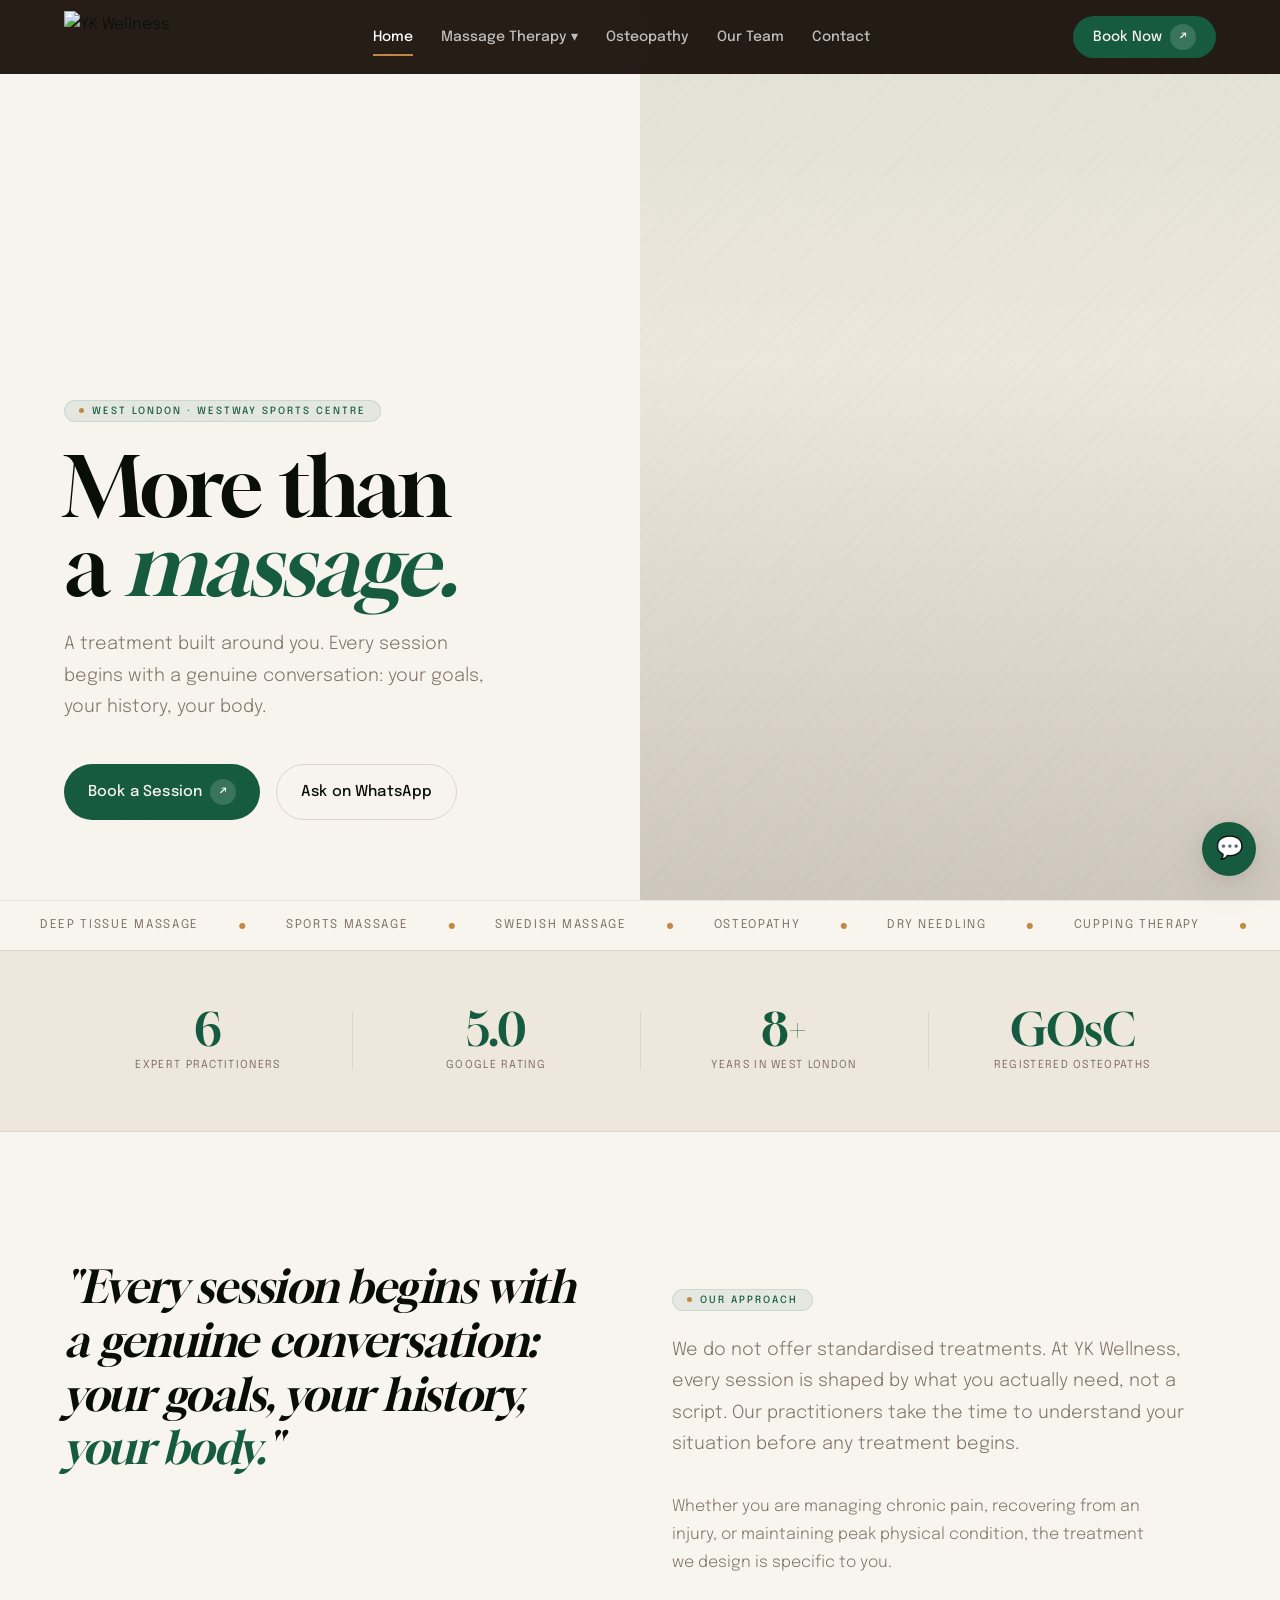
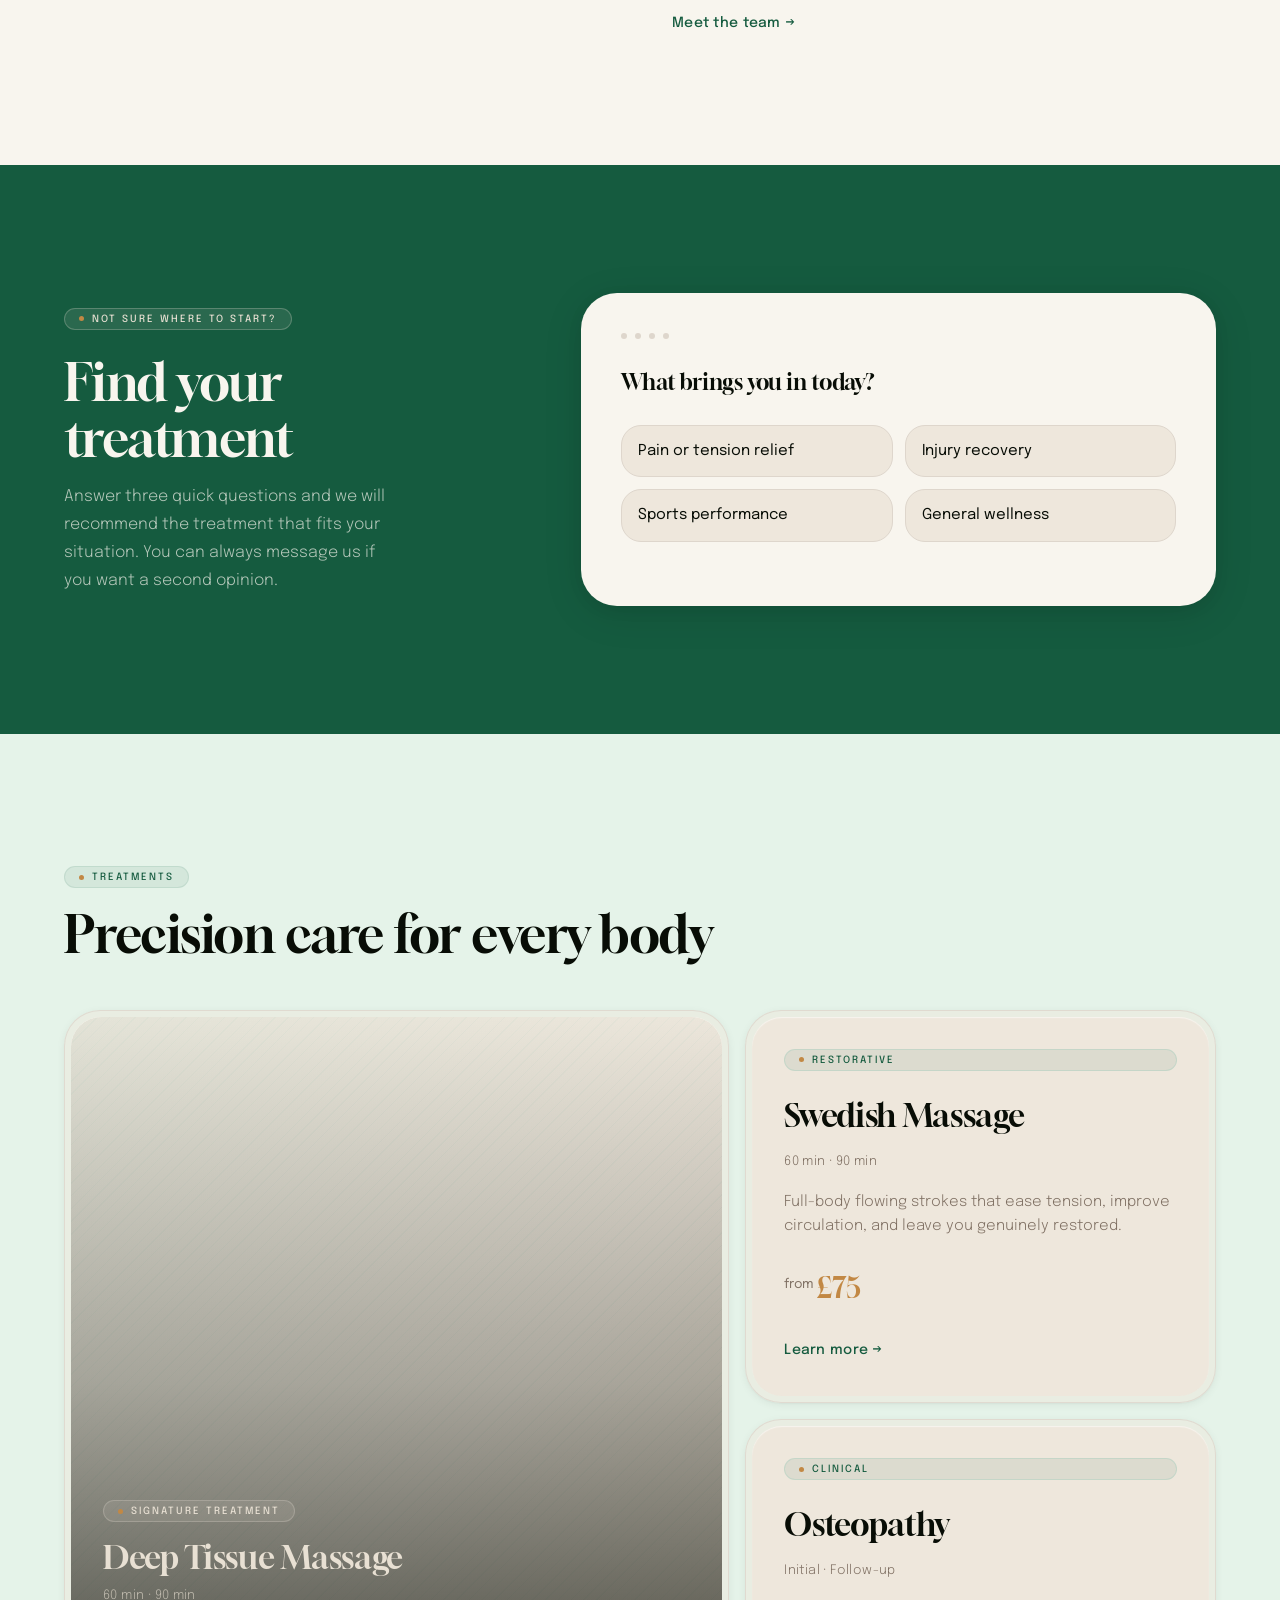
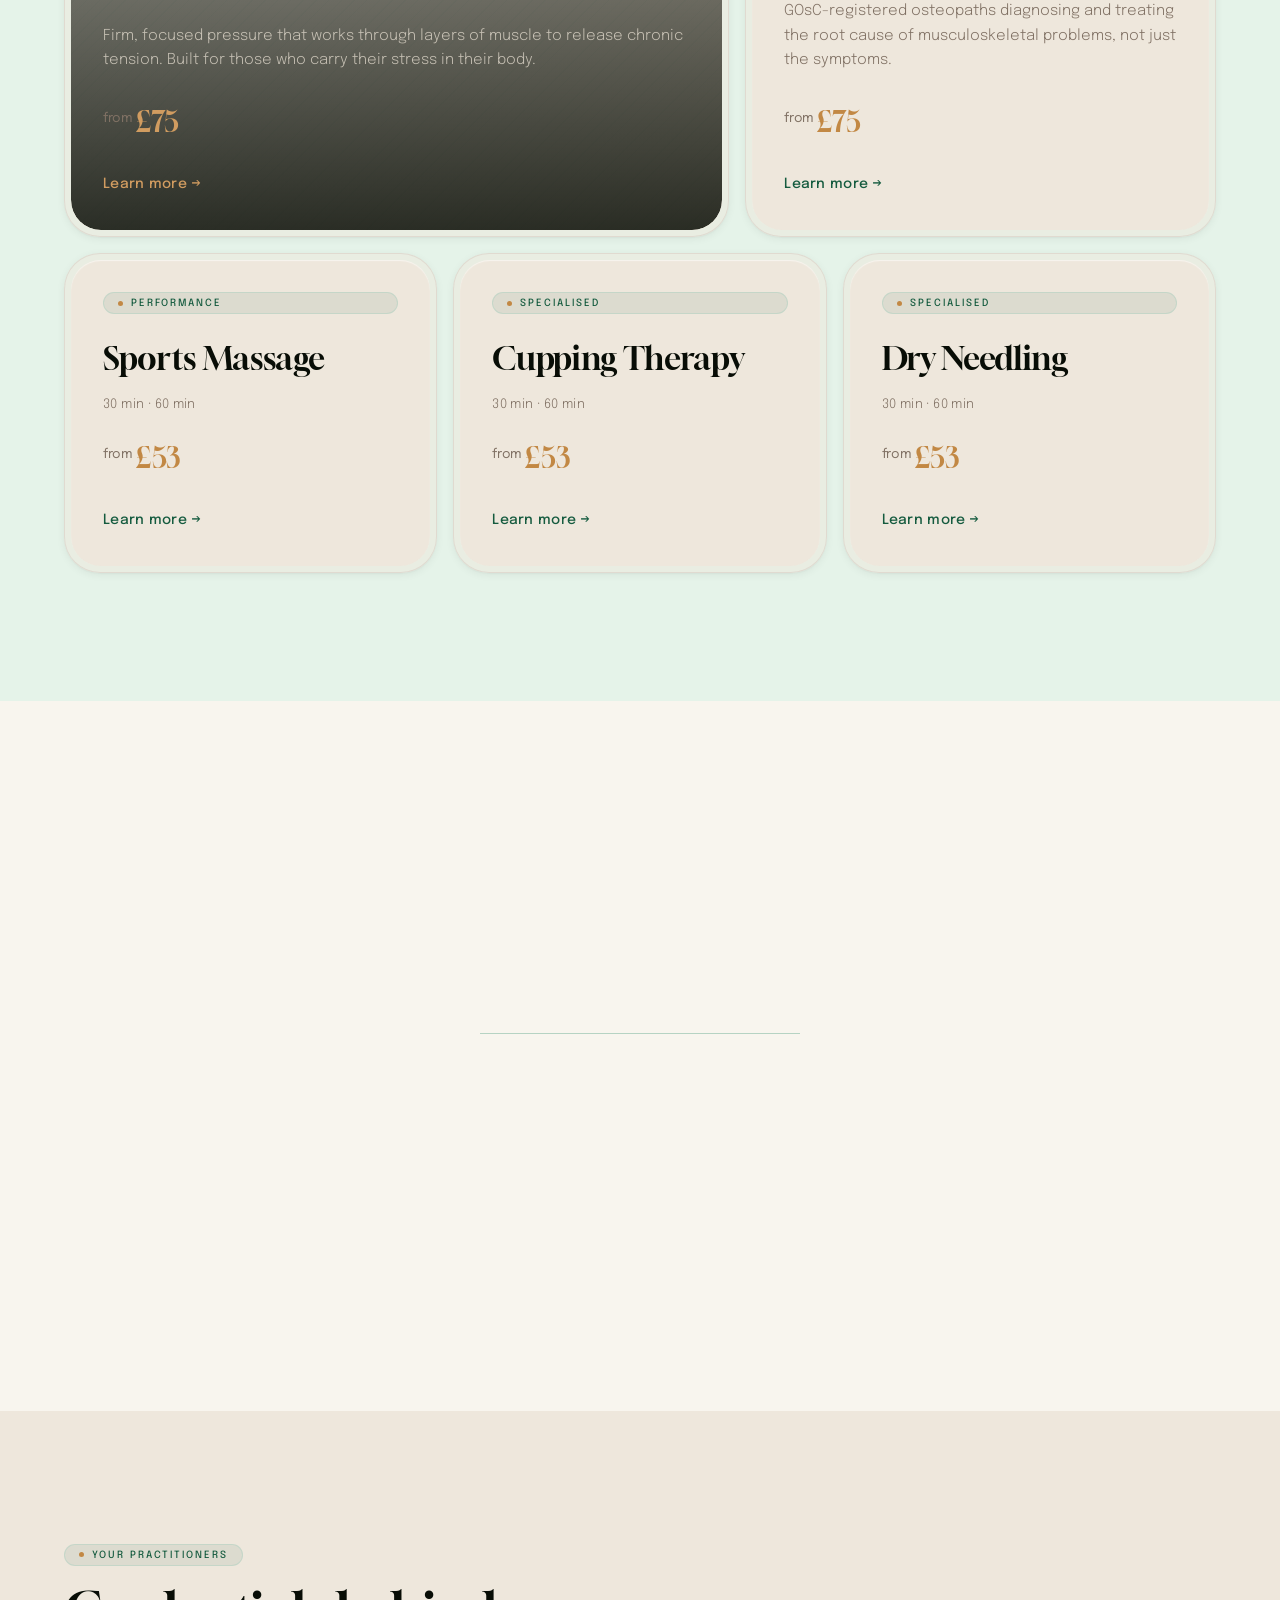
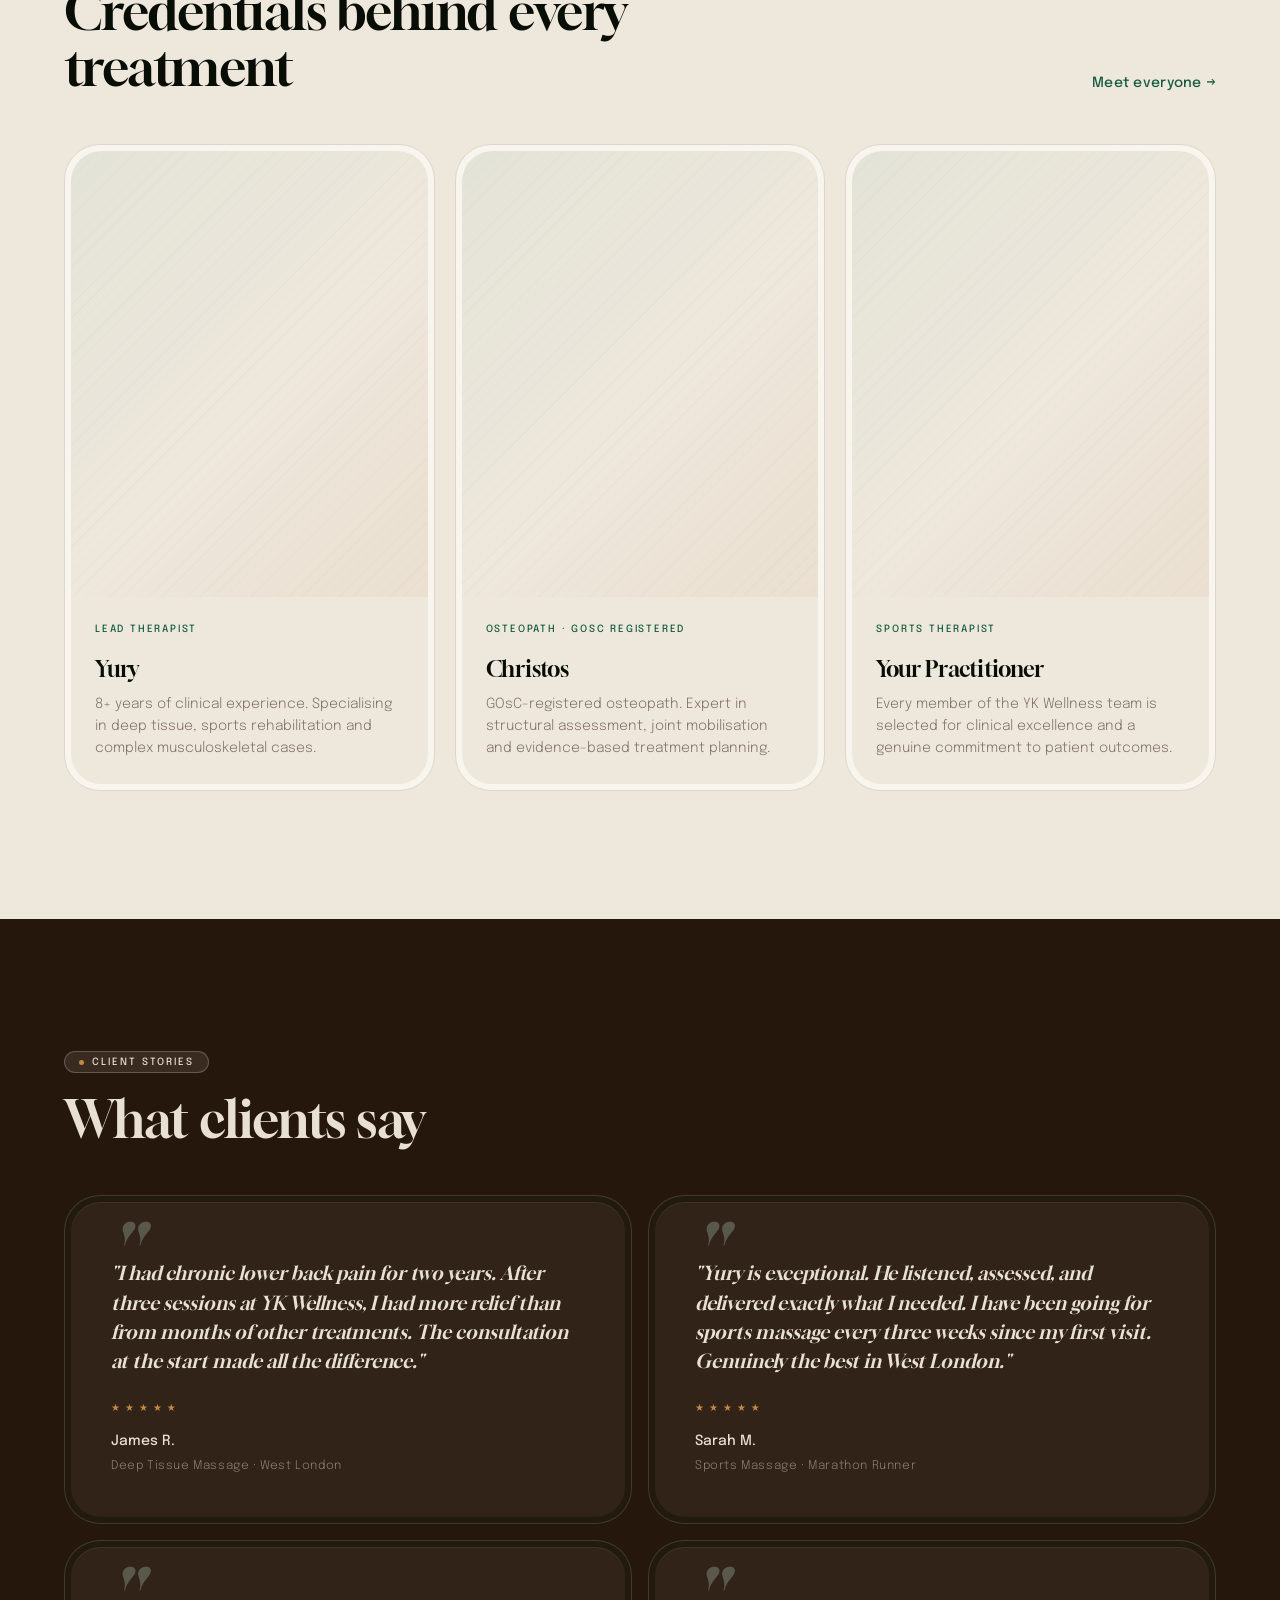
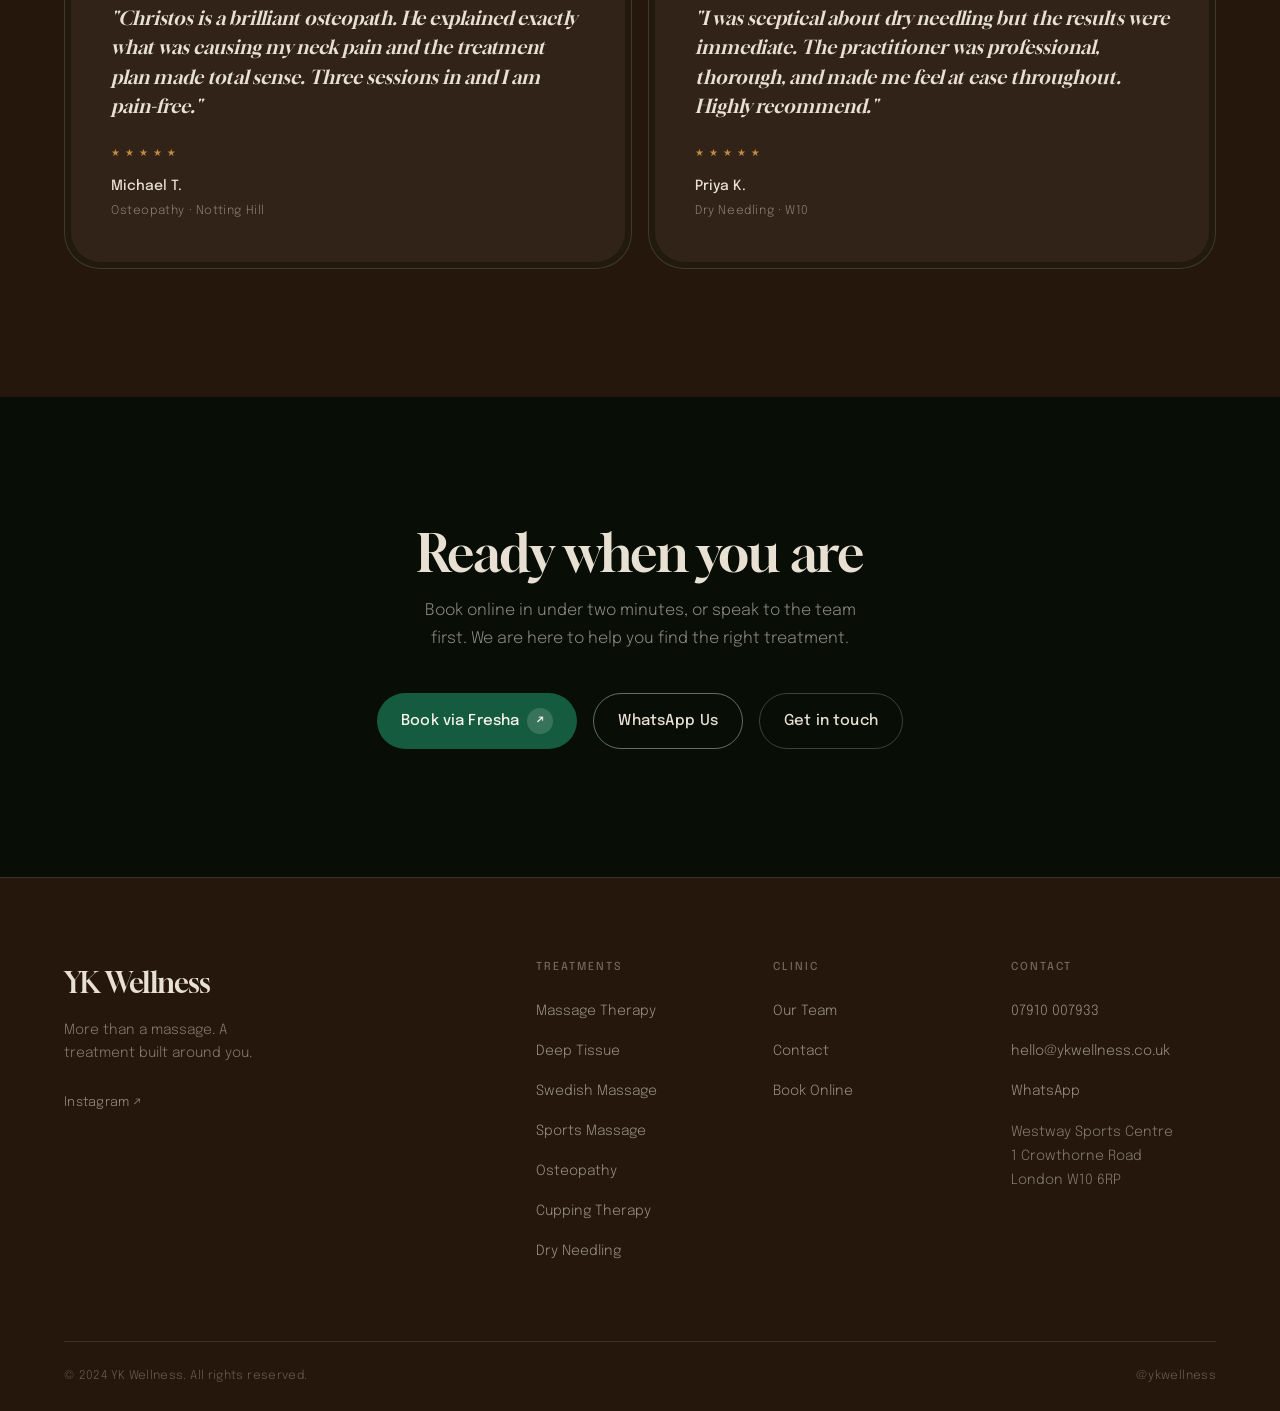
==== commit 22cb0169: "Fix nav, section order, and index.html filename - Replace floating pill nav with full-width dark fix" ====
--- a/index.html
+++ b/index.html
@@ -52,50 +52,51 @@
 </head>
 <body>
 
-  <!-- ── Navigation ── -->
   <nav class="nav" id="nav" aria-label="Main navigation">
-    <div class="nav__pill" id="navPill">
-      <a href="index.html" class="nav__logo" aria-label="YK Wellness home">
-        <span class="nav__logo-yk">YK</span>
-        <span class="nav__logo-wellness">Wellness</span>
-      </a>
-      <ul class="nav__links" role="list">
-        <li><a href="massage-therapy.html" class="nav__link">Massage</a></li>
-        <li><a href="osteopathy.html" class="nav__link">Osteopathy</a></li>
-        <li><a href="sports-massage.html" class="nav__link">Sports</a></li>
-        <li><a href="team.html" class="nav__link">Team</a></li>
-        <li><a href="contact.html" class="nav__link">Contact</a></li>
-      </ul>
-      <div class="nav__cta-wrap">
-        <a href="YOUR_FRESHA_URL" target="_blank" rel="noopener noreferrer" class="btn btn--primary nav__cta">
-          Book Now <span class="btn__icon">↗</span>
+    <div class="container">
+      <div class="nav__inner">
+        <a href="index.html" class="nav__logo" aria-label="YK Wellness home">
+          <img src="LOGOYKW.png" alt="YK Wellness" class="nav__logo-img">
         </a>
-      </div>
-      <button class="nav__hamburger" id="hamburger" aria-label="Open navigation menu" aria-expanded="false" aria-controls="navOverlay">
-        <span class="nav__line"></span>
-        <span class="nav__line"></span>
-      </button>
+        <div class="nav__links">
+          <a href="index.html" class="nav__link">Home</a>
+          <div class="nav__dropdown">
+            <a href="massage-therapy.html" class="nav__link">Massage Therapy ▾</a>
+            <div class="nav__dropdown-menu">
+              <a href="deep-tissue.html">Deep Tissue Massage</a>
+              <a href="sports-massage.html">Sports Massage</a>
+              <a href="swedish.html">Swedish Massage</a>
+              <a href="cupping.html">Cupping Therapy</a>
+              <a href="dry-needling.html">Dry Needling</a>
+            </div>
+          </div>
+          <a href="osteopathy.html" class="nav__link">Osteopathy</a>
+          <a href="team.html" class="nav__link">Our Team</a>
+          <a href="contact.html" class="nav__link">Contact</a>
+        </div>
+        <a href="https://www.fresha.com/a/yk-wellness-london-westway-sports-fitness-centre-uk-1-crowthorne-road-git4ohyh" target="_blank" rel="noopener noreferrer" class="btn btn--primary nav__cta">Book Now <span class="btn__icon">↗</span></a>
+        <button class="nav__hamburger" id="hamburger" aria-label="Open menu" aria-expanded="false" aria-controls="mobileNav">
+          <span class="nav__line"></span><span class="nav__line"></span><span class="nav__line"></span>
+        </button>
+      </div>
     </div>
   </nav>
-
-  <!-- Mobile overlay -->
-  <div class="nav-overlay" id="navOverlay" role="dialog" aria-label="Navigation menu">
-    <nav>
-      <ul class="nav-overlay__links" role="list">
-        <li><a href="index.html" class="nav-overlay__link">Home</a></li>
-        <li><a href="massage-therapy.html" class="nav-overlay__link">Massage Therapy</a></li>
-        <li><a href="osteopathy.html" class="nav-overlay__link">Osteopathy</a></li>
-        <li><a href="sports-massage.html" class="nav-overlay__link">Sports Massage</a></li>
-        <li><a href="cupping.html" class="nav-overlay__link">Cupping</a></li>
-        <li><a href="dry-needling.html" class="nav-overlay__link">Dry Needling</a></li>
-        <li><a href="team.html" class="nav-overlay__link">Team</a></li>
-        <li><a href="contact.html" class="nav-overlay__link">Contact</a></li>
-      </ul>
-      <div class="nav-overlay__actions">
-        <a href="YOUR_FRESHA_URL" target="_blank" rel="noopener noreferrer" class="btn btn--primary">Book Now <span class="btn__icon">↗</span></a>
-        <a href="https://wa.me/447910007933" target="_blank" rel="noopener noreferrer" class="btn btn--outline">WhatsApp</a>
-      </div>
-    </nav>
+  <div class="nav__mobile-overlay" id="mobileOverlay"></div>
+  <div class="nav__mobile" id="mobileNav" role="dialog" aria-label="Navigation menu">
+    <button class="nav__mobile-close" id="mobileClose" aria-label="Close menu">✕</button>
+    <a href="index.html" class="nav__mobile-link">Home</a>
+    <a href="massage-therapy.html" class="nav__mobile-link">Massage Therapy</a>
+    <div class="nav__mobile-sub">
+      <a href="deep-tissue.html">— Deep Tissue</a>
+      <a href="sports-massage.html">— Sports Massage</a>
+      <a href="swedish.html">— Swedish Massage</a>
+      <a href="cupping.html">— Cupping Therapy</a>
+      <a href="dry-needling.html">— Dry Needling</a>
+    </div>
+    <a href="osteopathy.html" class="nav__mobile-link">Osteopathy</a>
+    <a href="team.html" class="nav__mobile-link">Our Team</a>
+    <a href="contact.html" class="nav__mobile-link">Contact</a>
+    <a href="https://www.fresha.com/a/yk-wellness-london-westway-sports-fitness-centre-uk-1-crowthorne-road-git4ohyh" target="_blank" rel="noopener noreferrer" class="btn btn--primary nav__mobile-book">Book Appointment <span class="btn__icon">↗</span></a>
   </div>
 
   <main>
@@ -114,7 +115,7 @@
           A treatment built around you. Every session begins with a genuine conversation: your goals, your history, your body.
         </p>
         <div class="hero__actions will-reveal" data-delay="3">
-          <a href="YOUR_FRESHA_URL" target="_blank" rel="noopener noreferrer" class="btn btn--primary">
+          <a href="https://www.fresha.com/a/yk-wellness-london-westway-sports-fitness-centre-uk-1-crowthorne-road-git4ohyh" target="_blank" rel="noopener noreferrer" class="btn btn--primary">
             Book a Session <span class="btn__icon">↗</span>
           </a>
           <a href="https://wa.me/447910007933" target="_blank" rel="noopener noreferrer" class="btn btn--outline">
@@ -196,6 +197,80 @@
       </div>
     </section>
 
+    <!-- ── Treatment Recommender ── -->
+    <section class="recommender" aria-labelledby="rec-heading">
+      <div class="container">
+        <div class="recommender__inner">
+          <div class="recommender__copy will-reveal">
+            <span class="eyebrow eyebrow--light t-eyebrow" style="margin-bottom: 1.5rem; display: inline-flex;">Not sure where to start?</span>
+            <h2 class="t-h2 recommender__heading" id="rec-heading">
+              Find your treatment
+            </h2>
+            <p class="recommender__sub t-body">
+              Answer three quick questions and we will recommend the treatment that fits your situation. You can always message us if you want a second opinion.
+            </p>
+          </div>
+          <div class="recommender__panel" id="recommender" role="region" aria-label="Treatment finder">
+            <div class="recommender__progress" aria-hidden="true">
+              <div class="recommender__dot" id="dot0"></div>
+              <div class="recommender__dot" id="dot1"></div>
+              <div class="recommender__dot" id="dot2"></div>
+              <div class="recommender__dot" id="dot3"></div>
+            </div>
+
+            <!-- Step 1: Goal -->
+            <div class="recommender__step active" data-step="0">
+              <p class="recommender__question">What brings you in today?</p>
+              <div class="recommender__options">
+                <button class="recommender__option" data-value="pain">Pain or tension relief</button>
+                <button class="recommender__option" data-value="recovery">Injury recovery</button>
+                <button class="recommender__option" data-value="sports">Sports performance</button>
+                <button class="recommender__option" data-value="wellness">General wellness</button>
+              </div>
+            </div>
+
+            <!-- Step 2: Area -->
+            <div class="recommender__step" data-step="1">
+              <p class="recommender__question">Which area needs attention?</p>
+              <div class="recommender__options">
+                <button class="recommender__option" data-value="back">Back and neck</button>
+                <button class="recommender__option" data-value="shoulders">Shoulders and arms</button>
+                <button class="recommender__option" data-value="legs">Legs and lower body</button>
+                <button class="recommender__option" data-value="full">Full body</button>
+              </div>
+            </div>
+
+            <!-- Step 3: Experience -->
+            <div class="recommender__step" data-step="2">
+              <p class="recommender__question">Have you tried any of these before?</p>
+              <div class="recommender__options">
+                <button class="recommender__option" data-value="massage">Massage</button>
+                <button class="recommender__option" data-value="osteopathy">Osteopathy</button>
+                <button class="recommender__option" data-value="needling">Needling or cupping</button>
+                <button class="recommender__option" data-value="new">New to treatment</button>
+              </div>
+            </div>
+
+            <!-- Step 4: Result -->
+            <div class="recommender__step recommender__result-step" data-step="3">
+              <div class="recommender__result">
+                <div class="recommender__result-tag">We recommend</div>
+                <div class="recommender__result-name">Deep Tissue Massage</div>
+                <p class="recommender__result-desc t-body">Your ideal treatment based on what you have told us.</p>
+                <div class="recommender__result-actions">
+                  <a href="https://www.fresha.com/a/yk-wellness-london-westway-sports-fitness-centre-uk-1-crowthorne-road-git4ohyh" target="_blank" rel="noopener noreferrer" class="btn btn--primary recommender__result-book">
+                    Book Now <span class="btn__icon">↗</span>
+                  </a>
+                  <a href="deep-tissue.html" class="btn btn--outline recommender__result-learn">Learn More</a>
+                </div>
+              </div>
+              <button class="recommender__restart" type="button">Start again</button>
+            </div>
+          </div>
+        </div>
+      </div>
+    </section>
+
     <!-- ── Services Bento ── -->
     <section class="services" aria-labelledby="services-heading">
       <div class="container">
@@ -430,80 +505,6 @@
       </div>
     </section>
 
-    <!-- ── Treatment Recommender ── -->
-    <section class="recommender" aria-labelledby="rec-heading">
-      <div class="container">
-        <div class="recommender__inner">
-          <div class="recommender__copy will-reveal">
-            <span class="eyebrow eyebrow--light t-eyebrow" style="margin-bottom: 1.5rem; display: inline-flex;">Not sure where to start?</span>
-            <h2 class="t-h2 recommender__heading" id="rec-heading">
-              Find your treatment
-            </h2>
-            <p class="recommender__sub t-body">
-              Answer three quick questions and we will recommend the treatment that fits your situation. You can always message us if you want a second opinion.
-            </p>
-          </div>
-          <div class="recommender__panel" id="recommender" role="region" aria-label="Treatment finder">
-            <div class="recommender__progress" aria-hidden="true">
-              <div class="recommender__dot" id="dot0"></div>
-              <div class="recommender__dot" id="dot1"></div>
-              <div class="recommender__dot" id="dot2"></div>
-              <div class="recommender__dot" id="dot3"></div>
-            </div>
-
-            <!-- Step 1: Goal -->
-            <div class="recommender__step active" data-step="0">
-              <p class="recommender__question">What brings you in today?</p>
-              <div class="recommender__options">
-                <button class="recommender__option" data-value="pain">Pain or tension relief</button>
-                <button class="recommender__option" data-value="recovery">Injury recovery</button>
-                <button class="recommender__option" data-value="sports">Sports performance</button>
-                <button class="recommender__option" data-value="wellness">General wellness</button>
-              </div>
-            </div>
-
-            <!-- Step 2: Area -->
-            <div class="recommender__step" data-step="1">
-              <p class="recommender__question">Which area needs attention?</p>
-              <div class="recommender__options">
-                <button class="recommender__option" data-value="back">Back and neck</button>
-                <button class="recommender__option" data-value="shoulders">Shoulders and arms</button>
-                <button class="recommender__option" data-value="legs">Legs and lower body</button>
-                <button class="recommender__option" data-value="full">Full body</button>
-              </div>
-            </div>
-
-            <!-- Step 3: Experience -->
-            <div class="recommender__step" data-step="2">
-              <p class="recommender__question">Have you tried any of these before?</p>
-              <div class="recommender__options">
-                <button class="recommender__option" data-value="massage">Massage</button>
-                <button class="recommender__option" data-value="osteopathy">Osteopathy</button>
-                <button class="recommender__option" data-value="needling">Needling or cupping</button>
-                <button class="recommender__option" data-value="new">New to treatment</button>
-              </div>
-            </div>
-
-            <!-- Step 4: Result -->
-            <div class="recommender__step recommender__result-step" data-step="3">
-              <div class="recommender__result">
-                <div class="recommender__result-tag">We recommend</div>
-                <div class="recommender__result-name">Deep Tissue Massage</div>
-                <p class="recommender__result-desc t-body">Your ideal treatment based on what you have told us.</p>
-                <div class="recommender__result-actions">
-                  <a href="YOUR_FRESHA_URL" target="_blank" rel="noopener noreferrer" class="btn btn--primary recommender__result-book">
-                    Book Now <span class="btn__icon">↗</span>
-                  </a>
-                  <a href="deep-tissue.html" class="btn btn--outline recommender__result-learn">Learn More</a>
-                </div>
-              </div>
-              <button class="recommender__restart" type="button">Start again</button>
-            </div>
-          </div>
-        </div>
-      </div>
-    </section>
-
     <!-- ── CTA Band ── -->
     <section class="cta-band" aria-label="Book a treatment">
       <div class="container">
@@ -514,7 +515,7 @@
           Book online in under two minutes, or speak to the team first. We are here to help you find the right treatment.
         </p>
         <div class="cta-band__actions will-reveal" data-delay="2">
-          <a href="YOUR_FRESHA_URL" target="_blank" rel="noopener noreferrer" class="btn btn--primary">
+          <a href="https://www.fresha.com/a/yk-wellness-london-westway-sports-fitness-centre-uk-1-crowthorne-road-git4ohyh" target="_blank" rel="noopener noreferrer" class="btn btn--primary">
             Book via Fresha <span class="btn__icon">↗</span>
           </a>
           <a href="https://wa.me/447910007933" target="_blank" rel="noopener noreferrer" class="btn btn--whatsapp">
@@ -558,7 +559,7 @@
             <ul role="list">
               <li><a href="team.html">Our Team</a></li>
               <li><a href="contact.html">Contact</a></li>
-              <li><a href="YOUR_FRESHA_URL" target="_blank" rel="noopener noreferrer">Book Online</a></li>
+              <li><a href="https://www.fresha.com/a/yk-wellness-london-westway-sports-fitness-centre-uk-1-crowthorne-road-git4ohyh" target="_blank" rel="noopener noreferrer">Book Online</a></li>
             </ul>
           </div>
           <div class="footer__col">
--- a/css/design-system.css
+++ b/css/design-system.css
@@ -295,83 +295,112 @@
   left: 0;
   right: 0;
   z-index: 100;
-  display: flex;
-  justify-content: center;
-  padding: var(--s-5) var(--s-5);
-  pointer-events: none;
-}
-.nav__pill {
+  padding: 0.7rem 0;
+  background: rgba(18, 9, 3, 0.92);
+  backdrop-filter: blur(14px);
+  -webkit-backdrop-filter: blur(14px);
+  transition:
+    background 300ms ease,
+    box-shadow 300ms ease,
+    padding 300ms ease,
+    transform 400ms var(--ease-quart);
+}
+.nav.scrolled {
+  background: rgba(18, 9, 3, 0.98);
+  box-shadow: 0 1px 0 rgba(255,255,255,0.06);
+  padding: 0.5rem 0;
+}
+.nav.nav--hidden { transform: translateY(-100%); }
+.nav__inner {
   display: flex;
   align-items: center;
-  gap: var(--s-6);
-  padding: var(--s-2) var(--s-2) var(--s-2) var(--s-6);
-  background: oklch(97% 0.010 90 / 0.82);
-  backdrop-filter: blur(20px) saturate(180%);
-  -webkit-backdrop-filter: blur(20px) saturate(180%);
-  border: 1px solid oklch(88% 0.016 75 / 0.7);
-  border-radius: var(--r-full);
-  transition:
-    background var(--dur-slow) var(--ease-quart),
-    border-color var(--dur-slow) var(--ease-quart),
-    box-shadow var(--dur-slow) var(--ease-quart);
-  pointer-events: all;
-  max-width: 900px;
-  width: 100%;
-}
-.nav__pill.scrolled {
-  background: oklch(97% 0.010 90 / 0.96);
-  border-color: oklch(88% 0.016 75 / 1);
-  box-shadow: var(--shadow-md);
-}
-.nav__logo {
-  display: flex;
-  align-items: baseline;
-  gap: 4px;
-  flex-shrink: 0;
-}
-.nav__logo-yk {
-  font-family: var(--font-display);
-  font-size: 1.25rem;
-  font-weight: 400;
-  color: var(--c-sage);
-  letter-spacing: -0.02em;
-}
-.nav__logo-wellness {
-  font-family: var(--font-body);
-  font-size: 0.8125rem;
-  font-weight: 300;
-  color: var(--c-stone);
-  letter-spacing: 0.05em;
-}
+  gap: 1rem;
+}
+.nav__logo { flex-shrink: 0; display: flex; }
+.nav__logo-img { height: 52px; width: auto; display: block; }
 .nav__links {
   display: flex;
   align-items: center;
-  gap: var(--s-6);
+  gap: 0.25rem;
   flex: 1;
   justify-content: center;
 }
 .nav__link {
+  position: relative;
   font-family: var(--font-body);
+  font-size: 0.88rem;
+  font-weight: 500;
+  color: rgba(255,255,255,0.72);
+  padding: 0.4rem 0.75rem;
+  border-radius: 6px;
+  transition:
+    color var(--dur-fast) var(--ease-quart),
+    background var(--dur-fast) var(--ease-quart);
+  white-space: nowrap;
+}
+.nav__link::after {
+  content: '';
+  position: absolute;
+  bottom: 0;
+  left: 0.75rem;
+  right: 0.75rem;
+  height: 1.5px;
+  background: var(--c-amber);
+  transform: scaleX(0);
+  transition: transform var(--dur-mid) var(--ease-quart);
+}
+.nav__link:hover,
+.nav__link.active { color: #fff; }
+.nav__link:hover::after,
+.nav__link.active::after { transform: scaleX(1); }
+
+/* Dropdown */
+.nav__dropdown { position: relative; }
+.nav__dropdown-menu {
+  position: absolute;
+  top: 100%;
+  left: 50%;
+  transform: translateX(-50%) translateY(8px);
+  background: rgba(22, 11, 4, 0.97);
+  backdrop-filter: blur(14px);
+  -webkit-backdrop-filter: blur(14px);
+  border-radius: 14px;
+  padding: 1.25rem 0.75rem 0.75rem;
+  min-width: 220px;
+  opacity: 0;
+  visibility: hidden;
+  pointer-events: none;
+  transition:
+    opacity 200ms var(--ease-quart),
+    transform 200ms var(--ease-quart),
+    visibility 200ms;
+  border: 1px solid rgba(255,255,255,0.08);
+  z-index: 10;
+}
+.nav__dropdown:hover .nav__dropdown-menu {
+  opacity: 1;
+  visibility: visible;
+  pointer-events: all;
+  transform: translateX(-50%) translateY(0);
+}
+.nav__dropdown-menu a {
+  display: block;
   font-size: 0.875rem;
-  font-weight: 400;
-  color: var(--c-stone);
-  letter-spacing: 0.01em;
-  transition: color var(--dur-fast) var(--ease-quart);
-  white-space: nowrap;
-}
-.nav__link:hover,
-.nav__link.active { color: var(--c-sage); }
-
-.nav__cta-wrap {
-  display: flex;
-  align-items: center;
-  gap: var(--s-2);
+  color: rgba(255,255,255,0.72);
+  padding: 0.5rem 0.75rem;
+  border-radius: 8px;
+  transition: color 150ms ease, background 150ms ease;
+}
+.nav__dropdown-menu a:hover { color: #fff; background: rgba(255,255,255,0.06); }
+
+/* Nav CTA */
+.nav__cta {
   flex-shrink: 0;
-}
-.nav__cta {
-  padding: 10px 20px;
+  padding: 0.5rem 1.25rem;
   font-size: 0.875rem;
 }
+
+/* Hamburger */
 .nav__hamburger {
   display: none;
   flex-direction: column;
@@ -379,89 +408,95 @@
   align-items: center;
   width: 40px;
   height: 40px;
-  gap: 6px;
-  border-radius: var(--r-full);
-  background: var(--c-cream);
+  gap: 5px;
   flex-shrink: 0;
 }
 .nav__line {
   display: block;
-  width: 18px;
+  width: 20px;
   height: 1.5px;
-  background: var(--c-deep);
+  background: rgba(255,255,255,0.85);
   border-radius: 2px;
   transition:
-    transform var(--dur-mid) var(--ease-spring),
-    opacity var(--dur-mid) var(--ease-spring);
+    transform 300ms var(--ease-spring),
+    opacity 200ms ease;
   transform-origin: center;
 }
-
-/* Hamburger open state */
-.nav__pill.menu-open .nav__line:first-child { transform: translateY(3.75px) rotate(45deg); }
-.nav__pill.menu-open .nav__line:last-child  { transform: translateY(-3.75px) rotate(-45deg); }
-
-/* ── Mobile Nav Overlay ───────────────────────────────────── */
-.nav-overlay {
+.nav--open .nav__line:nth-child(1) { transform: translateY(6.5px) rotate(45deg); }
+.nav--open .nav__line:nth-child(2) { opacity: 0; }
+.nav--open .nav__line:nth-child(3) { transform: translateY(-6.5px) rotate(-45deg); }
+
+/* ── Mobile Nav Drawer ───────────────────────────────────── */
+.nav__mobile-overlay {
+  display: none;
   position: fixed;
   inset: 0;
-  z-index: 90;
-  background: oklch(97% 0.010 90 / 0.96);
-  backdrop-filter: blur(32px) saturate(180%);
-  -webkit-backdrop-filter: blur(32px) saturate(180%);
+  background: rgba(0,0,0,0.5);
+  z-index: 99;
+}
+.nav__mobile-overlay.open { display: block; }
+.nav__mobile {
+  position: fixed;
+  top: 0;
+  right: 0;
+  bottom: 0;
+  width: min(80vw, 340px);
+  background: #fff;
+  z-index: 110;
+  transform: translateX(100%);
+  transition: transform 0.32s cubic-bezier(0.4, 0, 0.2, 1);
+  padding: 5rem var(--s-6) var(--s-8);
   display: flex;
   flex-direction: column;
+  overflow-y: auto;
+}
+.nav__mobile.open { transform: translateX(0); }
+.nav__mobile-close {
+  position: absolute;
+  top: var(--s-5);
+  right: var(--s-5);
+  width: 40px;
+  height: 40px;
+  display: flex;
+  align-items: center;
   justify-content: center;
-  padding: var(--s-20) var(--container-pad);
-  opacity: 0;
-  visibility: hidden;
-  transition:
-    opacity var(--dur-slow) var(--ease-quart),
-    visibility var(--dur-slow) var(--ease-quart);
-}
-.nav-overlay.is-open {
-  opacity: 1;
-  visibility: visible;
-}
-.nav-overlay__links {
+  font-size: 1.125rem;
+  color: var(--c-deep);
+  background: var(--c-cream);
+  border-radius: 50%;
+  transition: background var(--dur-fast) var(--ease-quart);
+}
+.nav__mobile-close:hover { background: var(--c-mist); }
+.nav__mobile-link {
+  display: block;
+  font-family: var(--font-body);
+  font-size: 1.0625rem;
+  font-weight: 500;
+  color: var(--c-deep);
+  padding: 0.75rem 0;
+  border-bottom: 1px solid var(--c-mist);
+  transition: color var(--dur-fast) var(--ease-quart);
+}
+.nav__mobile-link:hover { color: var(--c-sage); }
+.nav__mobile-sub {
   display: flex;
   flex-direction: column;
-  gap: var(--s-2);
-  margin-bottom: var(--s-10);
-}
-.nav-overlay__link {
-  font-family: var(--font-display);
-  font-size: clamp(2rem, 8vw, 3rem);
-  font-weight: 400;
-  color: var(--c-deep);
-  letter-spacing: -0.01em;
-  opacity: 0;
-  transform: translateY(20px);
-  transition:
-    opacity var(--dur-reveal) var(--ease-expo),
-    transform var(--dur-reveal) var(--ease-expo),
-    color var(--dur-fast) var(--ease-quart);
-}
-.nav-overlay__link:hover { color: var(--c-sage); }
-.nav-overlay.is-open .nav-overlay__link { opacity: 1; transform: translateY(0); }
-.nav-overlay.is-open .nav-overlay__link:nth-child(1) { transition-delay: 60ms; }
-.nav-overlay.is-open .nav-overlay__link:nth-child(2) { transition-delay: 110ms; }
-.nav-overlay.is-open .nav-overlay__link:nth-child(3) { transition-delay: 160ms; }
-.nav-overlay.is-open .nav-overlay__link:nth-child(4) { transition-delay: 210ms; }
-.nav-overlay.is-open .nav-overlay__link:nth-child(5) { transition-delay: 260ms; }
-.nav-overlay.is-open .nav-overlay__link:nth-child(6) { transition-delay: 310ms; }
-.nav-overlay.is-open .nav-overlay__link:nth-child(7) { transition-delay: 360ms; }
-.nav-overlay.is-open .nav-overlay__link:nth-child(8) { transition-delay: 410ms; }
-.nav-overlay__actions {
-  display: flex;
-  gap: var(--s-4);
-  flex-wrap: wrap;
-  opacity: 0;
-  transform: translateY(16px);
-  transition:
-    opacity var(--dur-reveal) var(--ease-expo) 460ms,
-    transform var(--dur-reveal) var(--ease-expo) 460ms;
-}
-.nav-overlay.is-open .nav-overlay__actions { opacity: 1; transform: translateY(0); }
+  border-bottom: 1px solid var(--c-mist);
+}
+.nav__mobile-sub a {
+  display: block;
+  font-size: 0.9375rem;
+  color: var(--c-stone);
+  padding: 0.5rem 0 0.5rem var(--s-3);
+  transition: color var(--dur-fast) var(--ease-quart);
+}
+.nav__mobile-sub a:hover { color: var(--c-sage); }
+.nav__mobile-book {
+  margin-top: auto;
+  padding-top: var(--s-8);
+  width: 100%;
+  justify-content: center;
+}
 
 /* ── Scroll Reveal ───────────────────────────────────────── */
 .will-reveal {
@@ -1495,9 +1530,8 @@
 
 @media (max-width: 768px) {
   .nav__links { display: none; }
-  .nav__cta-wrap { display: none; }
+  .nav__cta { display: none; }
   .nav__hamburger { display: flex; }
-  .nav__pill { padding: var(--s-2) var(--s-3) var(--s-2) var(--s-5); }
 
   .trust-bar__inner { grid-template-columns: repeat(2, 1fr); }
   .trust-stat + .trust-stat:nth-child(3)::before { display: none; }
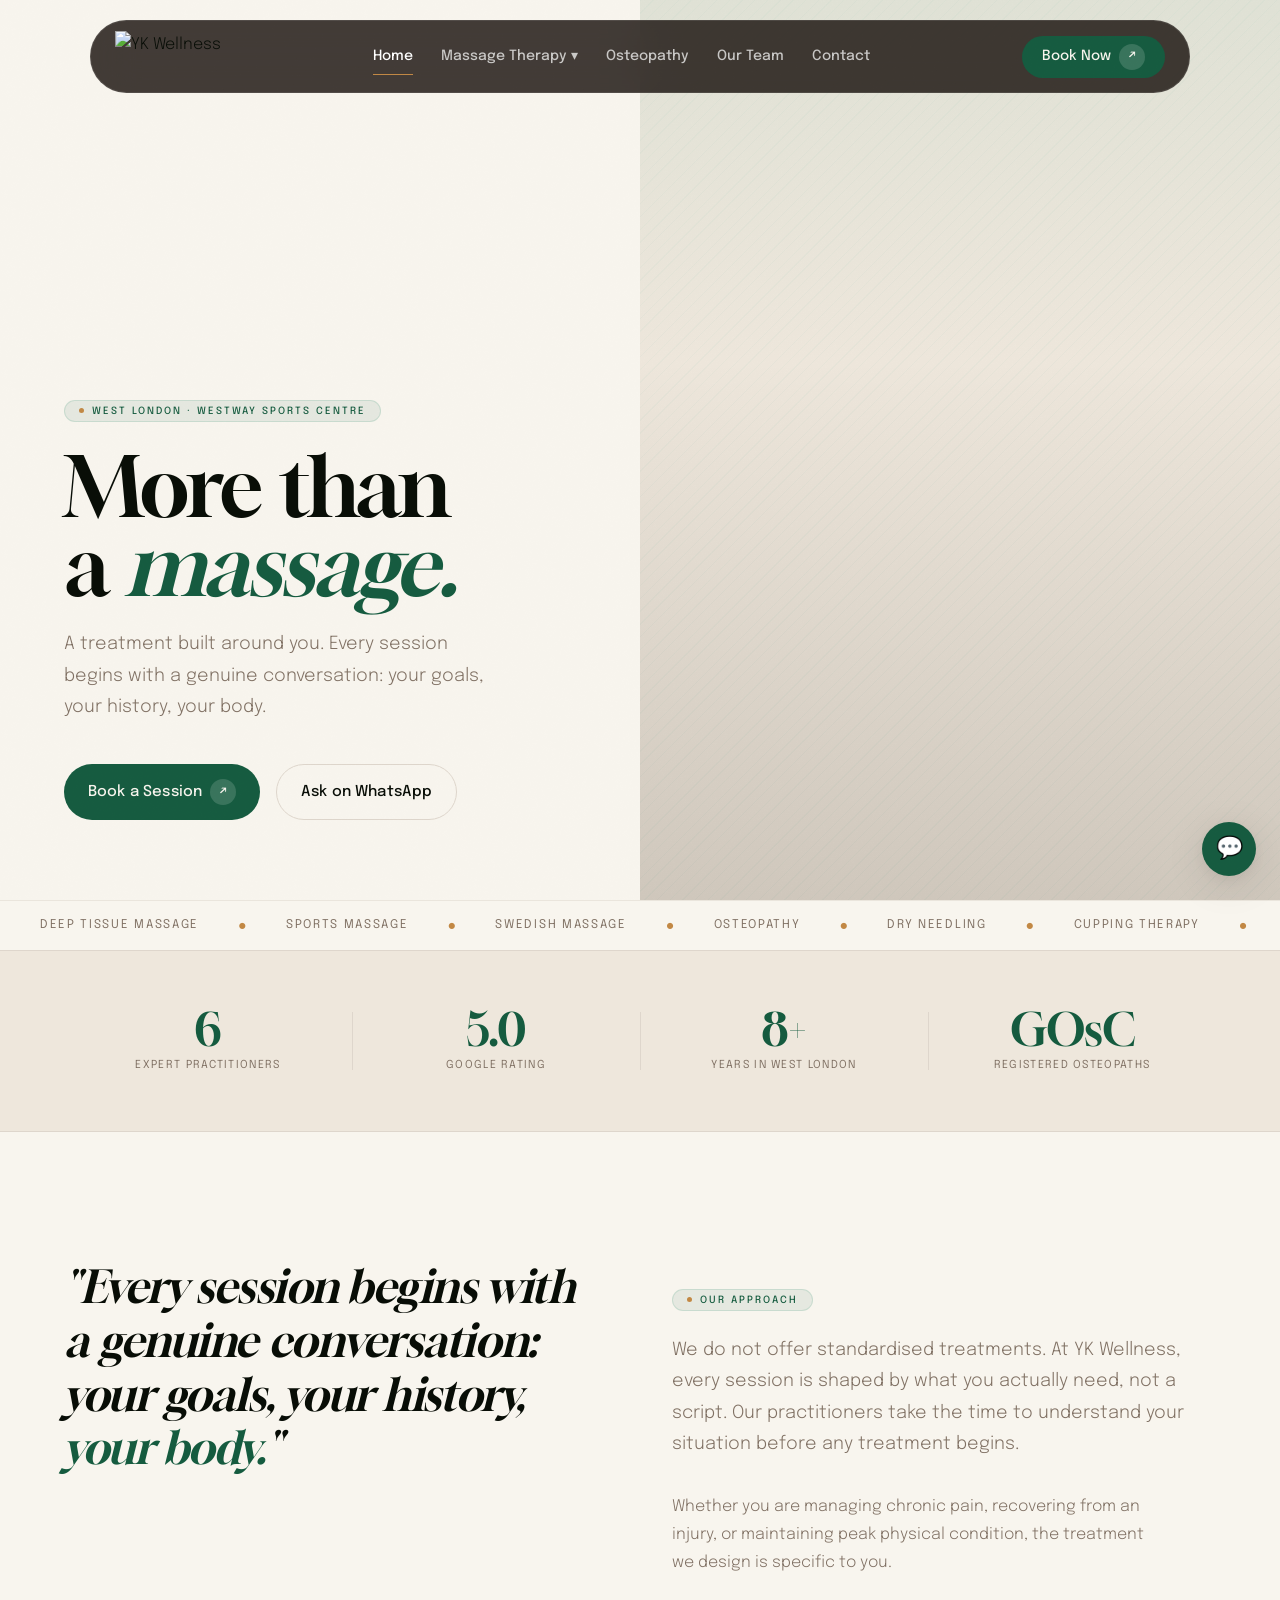
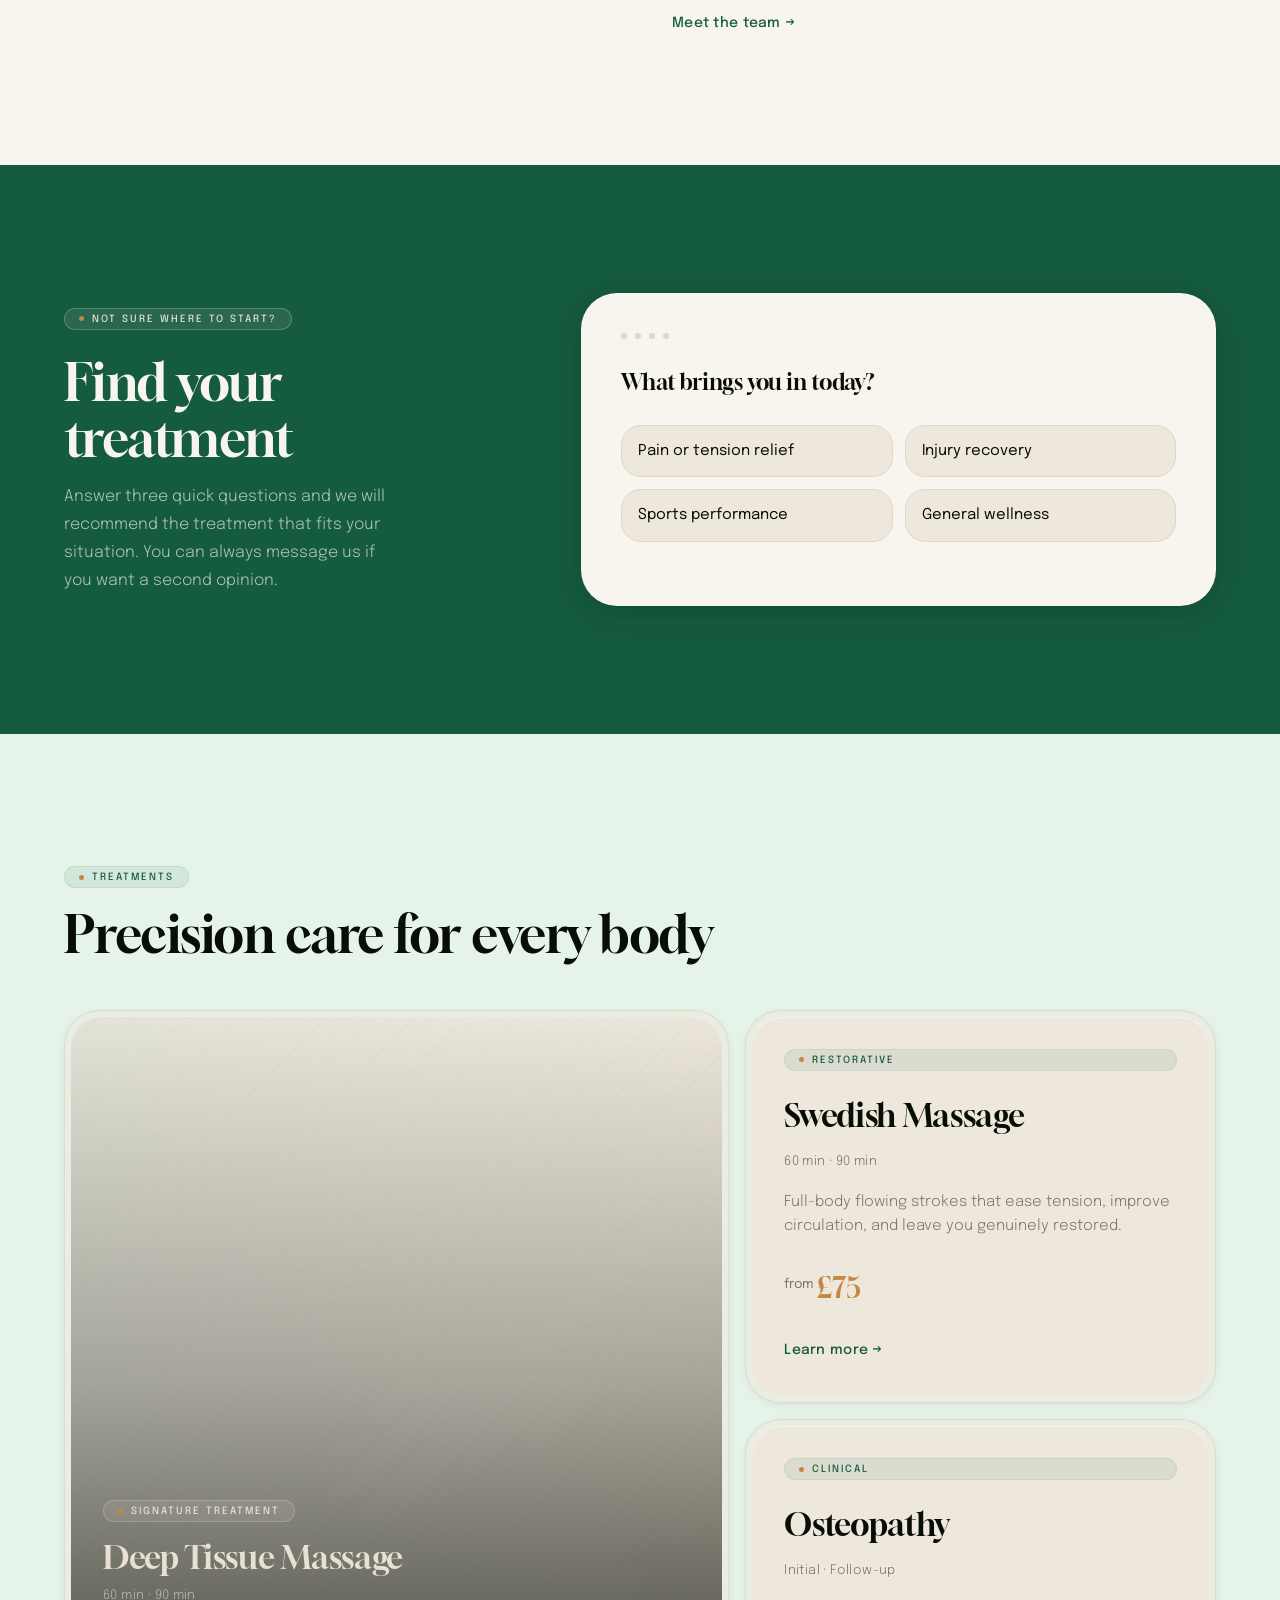
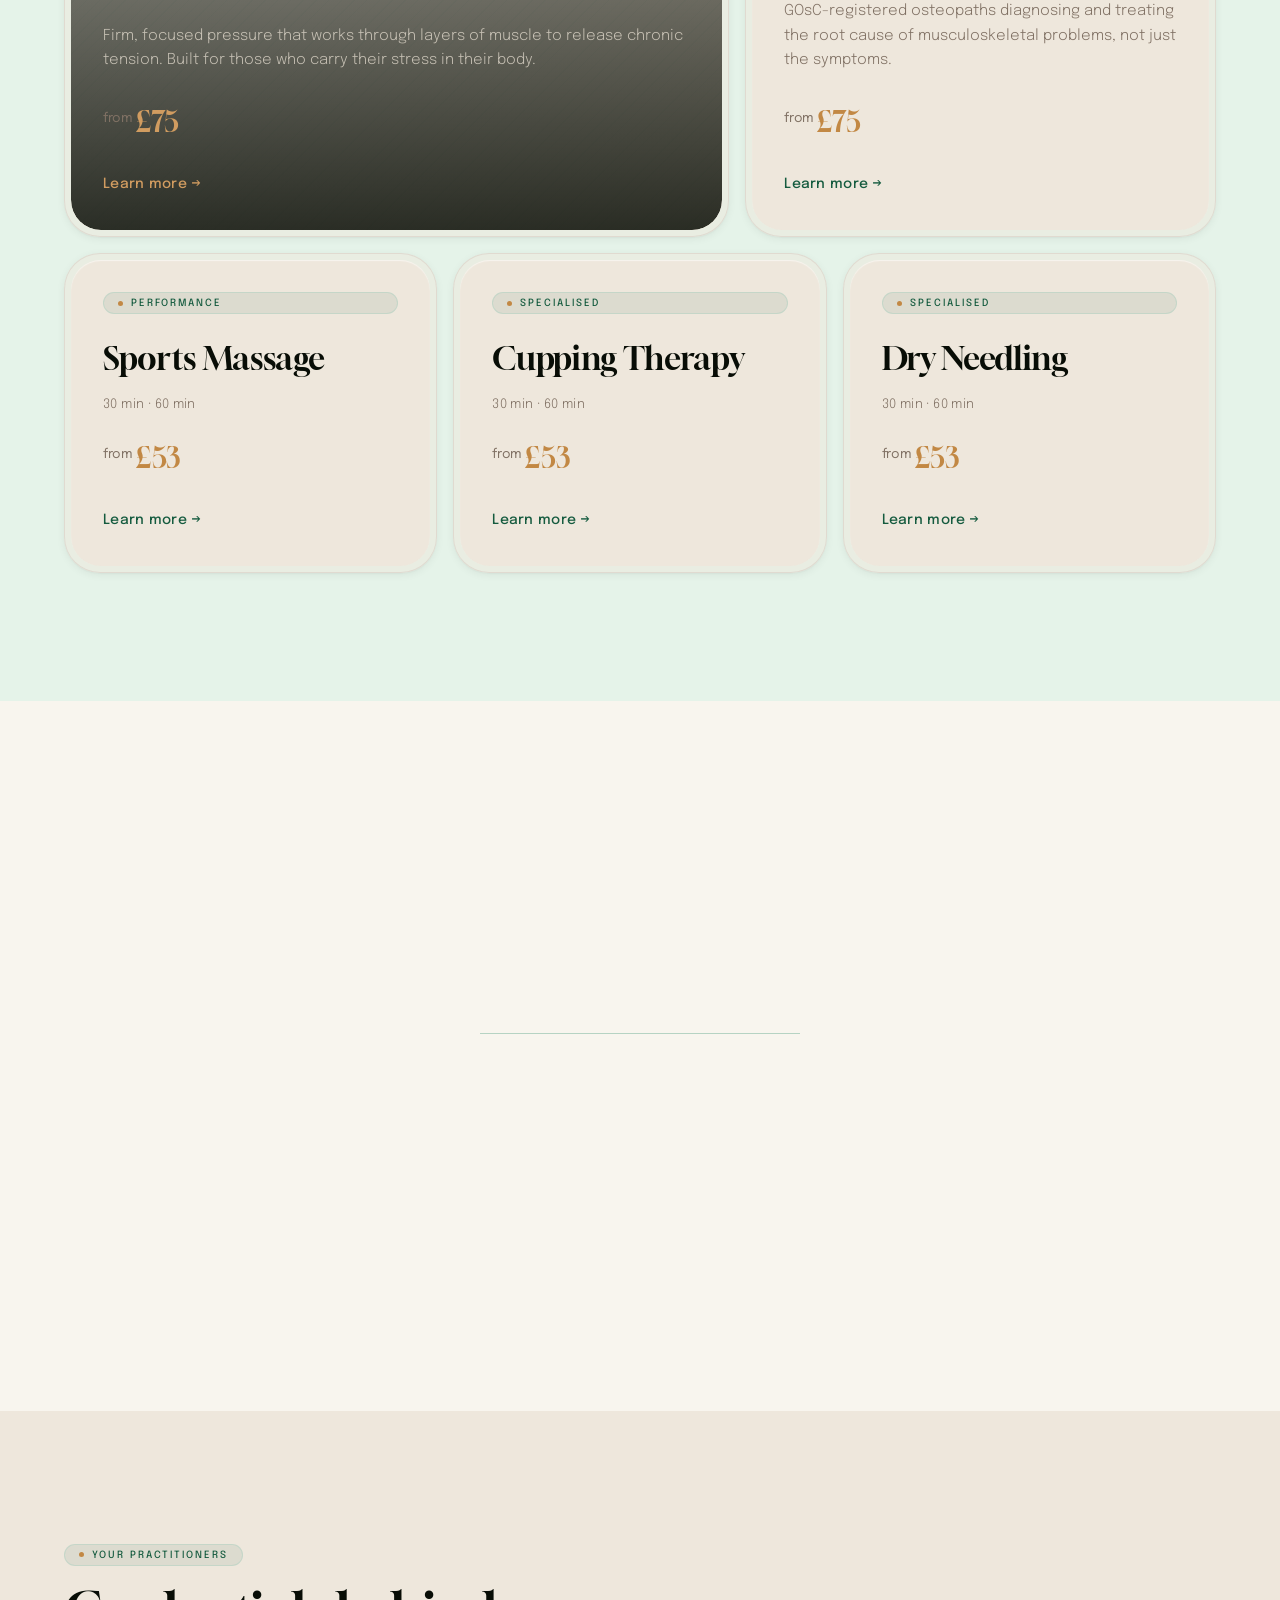
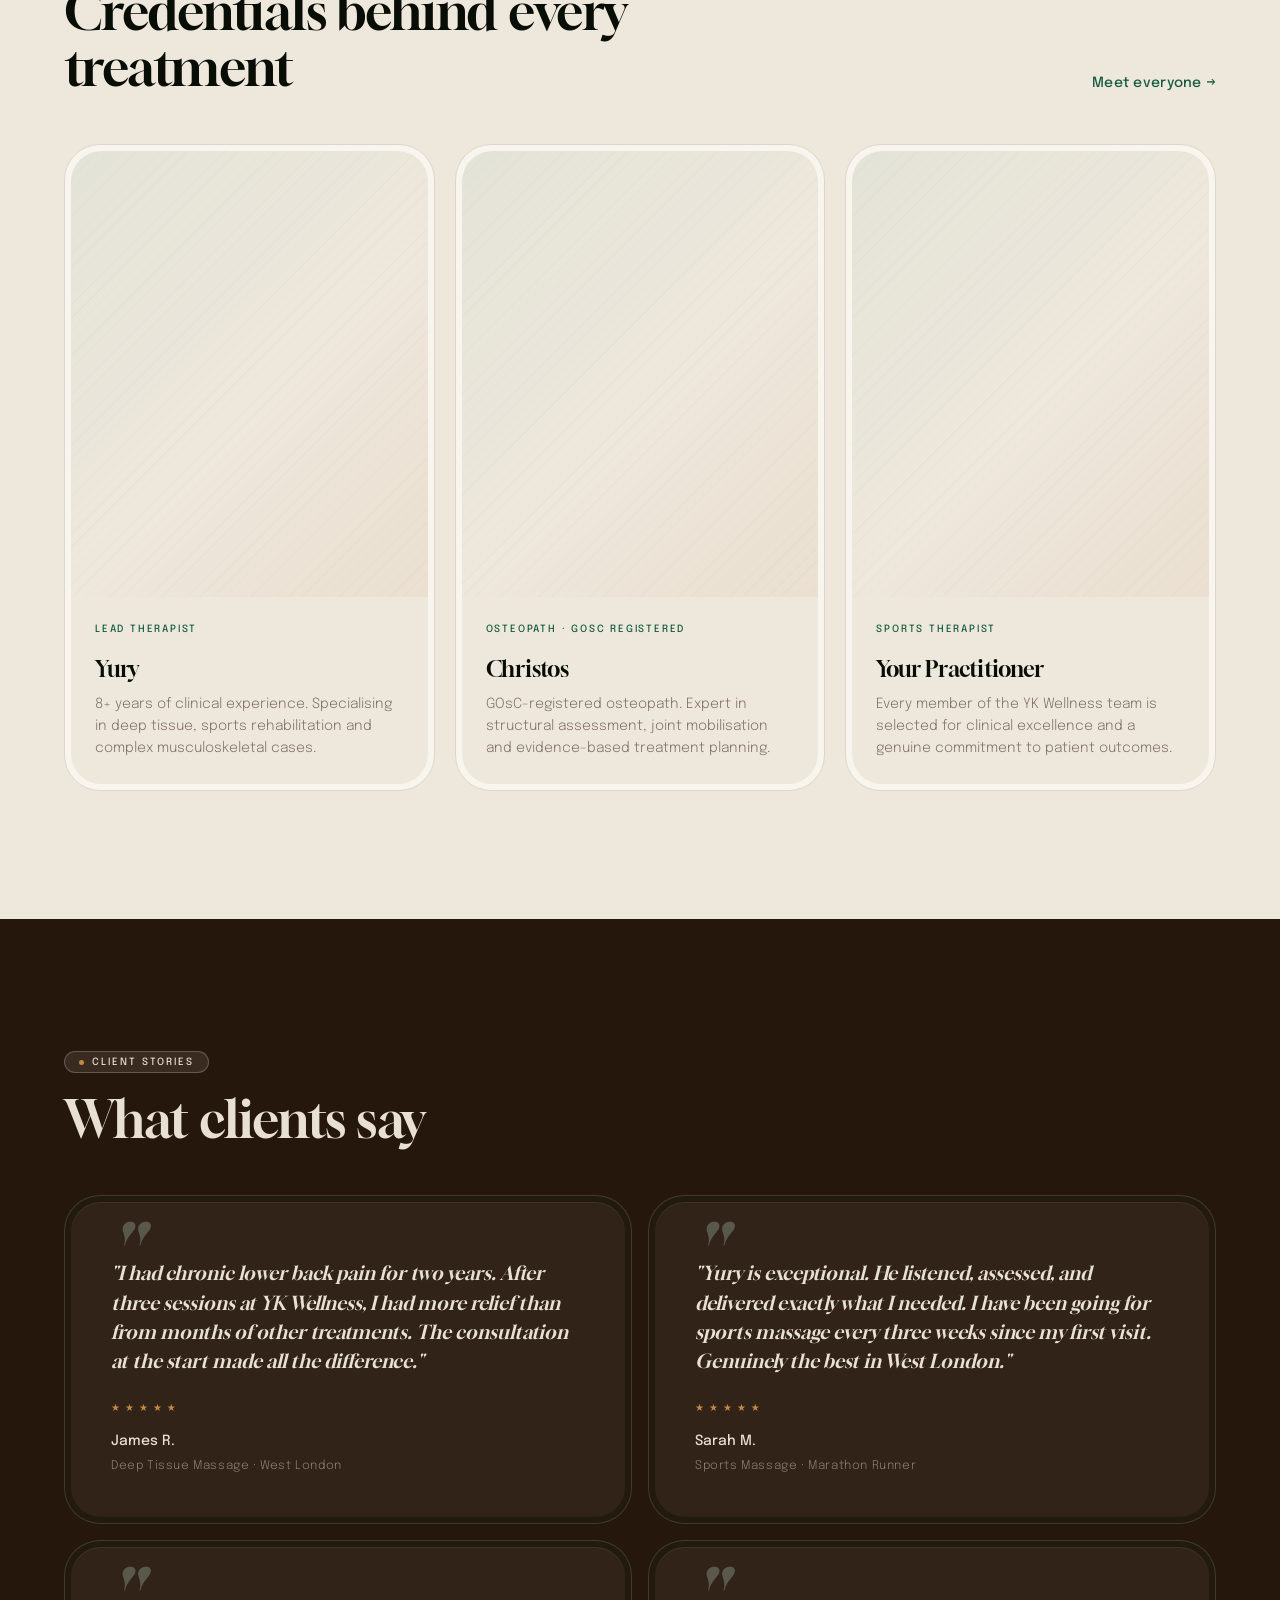
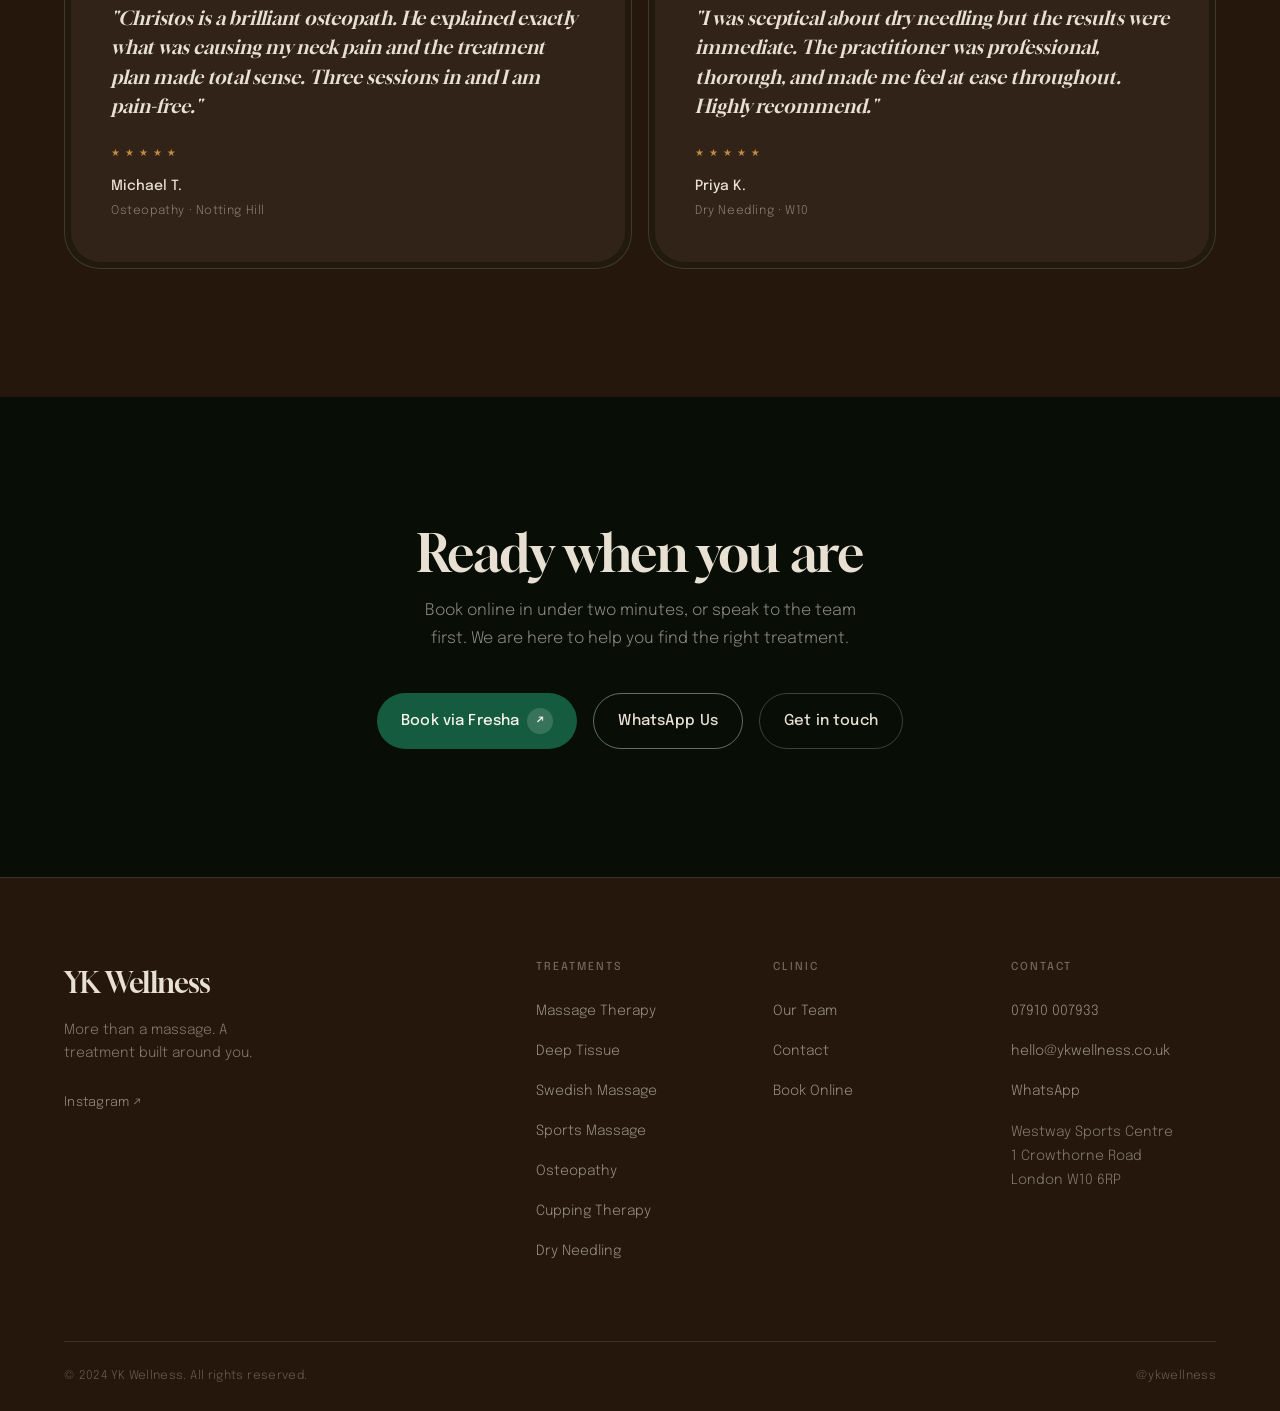
==== commit 3ad73e8b: "Apply gpt-taste: floating pill nav, GSAP scroll animations, dense bento - Nav converted to floating " ====
--- a/index.html
+++ b/index.html
@@ -591,6 +591,9 @@
     </a>
   </div>
 
+  <script src="https://cdnjs.cloudflare.com/ajax/libs/gsap/3.12.5/gsap.min.js"></script>
+  <script src="https://cdnjs.cloudflare.com/ajax/libs/gsap/3.12.5/ScrollTrigger.min.js"></script>
   <script src="js/main.js"></script>
+  <script src="js/gsap-animations.js"></script>
 </body>
 </html>
--- a/css/design-system.css
+++ b/css/design-system.css
@@ -291,26 +291,31 @@
 /* ── Navigation ──────────────────────────────────────────── */
 .nav {
   position: fixed;
-  top: 0;
-  left: 0;
-  right: 0;
+  top: 1.25rem;
+  left: 50%;
+  transform: translateX(-50%);
+  width: min(calc(100% - 2rem), 1100px);
   z-index: 100;
-  padding: 0.7rem 0;
-  background: rgba(18, 9, 3, 0.92);
-  backdrop-filter: blur(14px);
-  -webkit-backdrop-filter: blur(14px);
+  padding: 0.6rem 1.5rem;
+  background: rgba(14, 6, 2, 0.78);
+  backdrop-filter: blur(22px);
+  -webkit-backdrop-filter: blur(22px);
+  border: 1px solid rgba(255, 255, 255, 0.09);
+  border-radius: 9999px;
   transition:
     background 300ms ease,
     box-shadow 300ms ease,
     padding 300ms ease,
-    transform 400ms var(--ease-quart);
-}
+    transform 400ms var(--ease-quart),
+    opacity 300ms ease;
+}
+.nav .container { max-width: 100%; padding: 0; }
 .nav.scrolled {
-  background: rgba(18, 9, 3, 0.98);
-  box-shadow: 0 1px 0 rgba(255,255,255,0.06);
-  padding: 0.5rem 0;
-}
-.nav.nav--hidden { transform: translateY(-100%); }
+  background: rgba(14, 6, 2, 0.97);
+  box-shadow: 0 16px 56px rgba(0, 0, 0, 0.38), 0 0 0 1px rgba(255,255,255,0.06);
+  padding: 0.5rem 1.5rem;
+}
+.nav.nav--hidden { transform: translateX(-50%) translateY(calc(-100% - 1.75rem)); }
 .nav__inner {
   display: flex;
   align-items: center;
@@ -697,6 +702,7 @@
   display: grid;
   grid-template-columns: repeat(12, 1fr);
   grid-template-rows: auto auto;
+  grid-auto-flow: dense;
   gap: var(--s-4);
 }
 
@@ -727,8 +733,14 @@
     transform var(--dur-slow) var(--ease-quart);
 }
 .service-card:hover {
-  box-shadow: var(--shadow-md);
-  transform: translateY(-3px);
+  box-shadow: var(--shadow-lg);
+  transform: translateY(-5px);
+}
+.service-card--feature .service-card__image {
+  transition: transform 700ms var(--ease-quart);
+}
+.service-card--feature:hover .service-card__image {
+  transform: scale(1.06);
 }
 /* Card inner core */
 .service-card__inner {
@@ -835,6 +847,12 @@
   height: 1px;
   background: var(--c-sage-light);
 }
+.process-step {
+  transition: transform var(--dur-mid) var(--ease-quart);
+}
+.process-step:hover {
+  transform: translateY(-4px);
+}
 .process-step__number {
   font-family: var(--font-display);
   font-size: 5rem;
@@ -843,6 +861,10 @@
   line-height: 1;
   letter-spacing: -0.03em;
   margin-bottom: var(--s-4);
+  transition: color var(--dur-mid) var(--ease-quart);
+}
+.process-step:hover .process-step__number {
+  color: var(--c-sage-light);
 }
 .process-step__title {
   font-family: var(--font-display);
@@ -891,15 +913,23 @@
   overflow: hidden;
   position: relative;
 }
+.practitioner-card {
+  transition: transform var(--dur-slow) var(--ease-quart), box-shadow var(--dur-slow) var(--ease-quart);
+}
+.practitioner-card:hover {
+  transform: translateY(-5px);
+  box-shadow: var(--shadow-lg);
+}
 .practitioner-card__img {
   width: 100%;
   height: 100%;
   object-fit: cover;
   filter: sepia(6%) saturate(88%) contrast(103%);
-  transition: filter var(--dur-page) var(--ease-quart);
+  transition: filter var(--dur-page) var(--ease-quart), transform 700ms var(--ease-quart);
 }
 .practitioner-card:hover .practitioner-card__img {
   filter: sepia(0%) saturate(100%) contrast(100%);
+  transform: scale(1.05);
 }
 .practitioner-card__body { padding: var(--s-6); }
 .practitioner-card__name {
@@ -940,6 +970,11 @@
   border: 1px solid oklch(84% 0.038 162 / 0.18);
   border-radius: var(--r-2xl);
   padding: 6px;
+  transition: transform var(--dur-slow) var(--ease-quart), box-shadow var(--dur-slow) var(--ease-quart);
+}
+.testimonial-card:hover {
+  transform: translateY(-5px);
+  box-shadow: 0 20px 56px oklch(42% 0.082 162 / 0.16);
 }
 .testimonial-card__inner {
   background: var(--c-bark-mid);
@@ -1229,7 +1264,7 @@
 }
 .chat-float__btn:hover {
   background: var(--c-deep);
-  transform: translateY(-2px);
+  transform: translateY(-4px) scale(1.1);
   box-shadow: var(--shadow-xl);
 }
 
@@ -1354,6 +1389,16 @@
   font-weight: 400;
   color: var(--c-amber);
   letter-spacing: -0.01em;
+  transition: color var(--dur-fast) var(--ease-quart), transform var(--dur-fast) var(--ease-quart);
+}
+.pricing-row {
+  transition: padding-left var(--dur-fast) var(--ease-quart);
+  border-radius: var(--r-sm);
+}
+.pricing-row:hover .pricing-row__price {
+  color: var(--c-sage);
+  transform: scale(1.04);
+  transform-origin: right center;
 }
 
 /* ── Team Page ───────────────────────────────────────────── */
@@ -1380,10 +1425,19 @@
   border: 1px solid var(--c-mist);
   border-radius: var(--r-xl);
   text-align: center;
+  transition: transform var(--dur-mid) var(--ease-quart), box-shadow var(--dur-mid) var(--ease-quart);
+}
+.credential-item:hover {
+  transform: translateY(-4px);
+  box-shadow: var(--shadow-md);
 }
 .credential-item__icon {
   font-size: 1.5rem;
   margin-bottom: var(--s-3);
+  transition: color var(--dur-mid) var(--ease-quart);
+}
+.credential-item:hover .credential-item__icon {
+  color: var(--c-sage);
 }
 .credential-item__title {
   font-size: 0.875rem;
@@ -1483,8 +1537,8 @@
   margin-bottom: var(--s-2);
 }
 .related-card__price { font-size: 0.875rem; color: var(--c-amber); font-weight: 400; }
-.related-card__arrow { color: var(--c-stone); float: right; transition: transform var(--dur-mid) var(--ease-quart); }
-.related-card:hover .related-card__arrow { transform: translate(2px, -2px); }
+.related-card__arrow { color: var(--c-stone); float: right; transition: transform var(--dur-mid) var(--ease-quart), color var(--dur-mid) var(--ease-quart); }
+.related-card:hover .related-card__arrow { transform: translate(4px, -4px); color: var(--c-sage); }
 
 /* ── Responsive ──────────────────────────────────────────── */
 @media (max-width: 1024px) {
@@ -1560,12 +1614,31 @@
   .credentials-grid { grid-template-columns: 1fr; }
 }
 
+/* ── Page Transitions ────────────────────────────────────── */
+@keyframes page-enter {
+  from { opacity: 0; transform: translateY(18px); }
+  to   { opacity: 1; transform: translateY(0); }
+}
+
+main {
+  animation: page-enter 0.55s var(--ease-expo) both;
+}
+
+html.is-leaving main {
+  opacity: 0;
+  transform: translateY(-10px);
+  transition: opacity 0.22s var(--ease-in), transform 0.22s var(--ease-in);
+  pointer-events: none;
+}
+
 /* ── Reduced Motion ──────────────────────────────────────── */
 @media (prefers-reduced-motion: reduce) {
   *, *::before, *::after {
     animation-duration: 0.01ms !important;
     transition-duration: 0.01ms !important;
   }
+  main { animation: none; }
+  html.is-leaving main { transition: none; opacity: 1; transform: none; }
   .will-reveal { opacity: 1; transform: none; filter: none; }
 }
 
